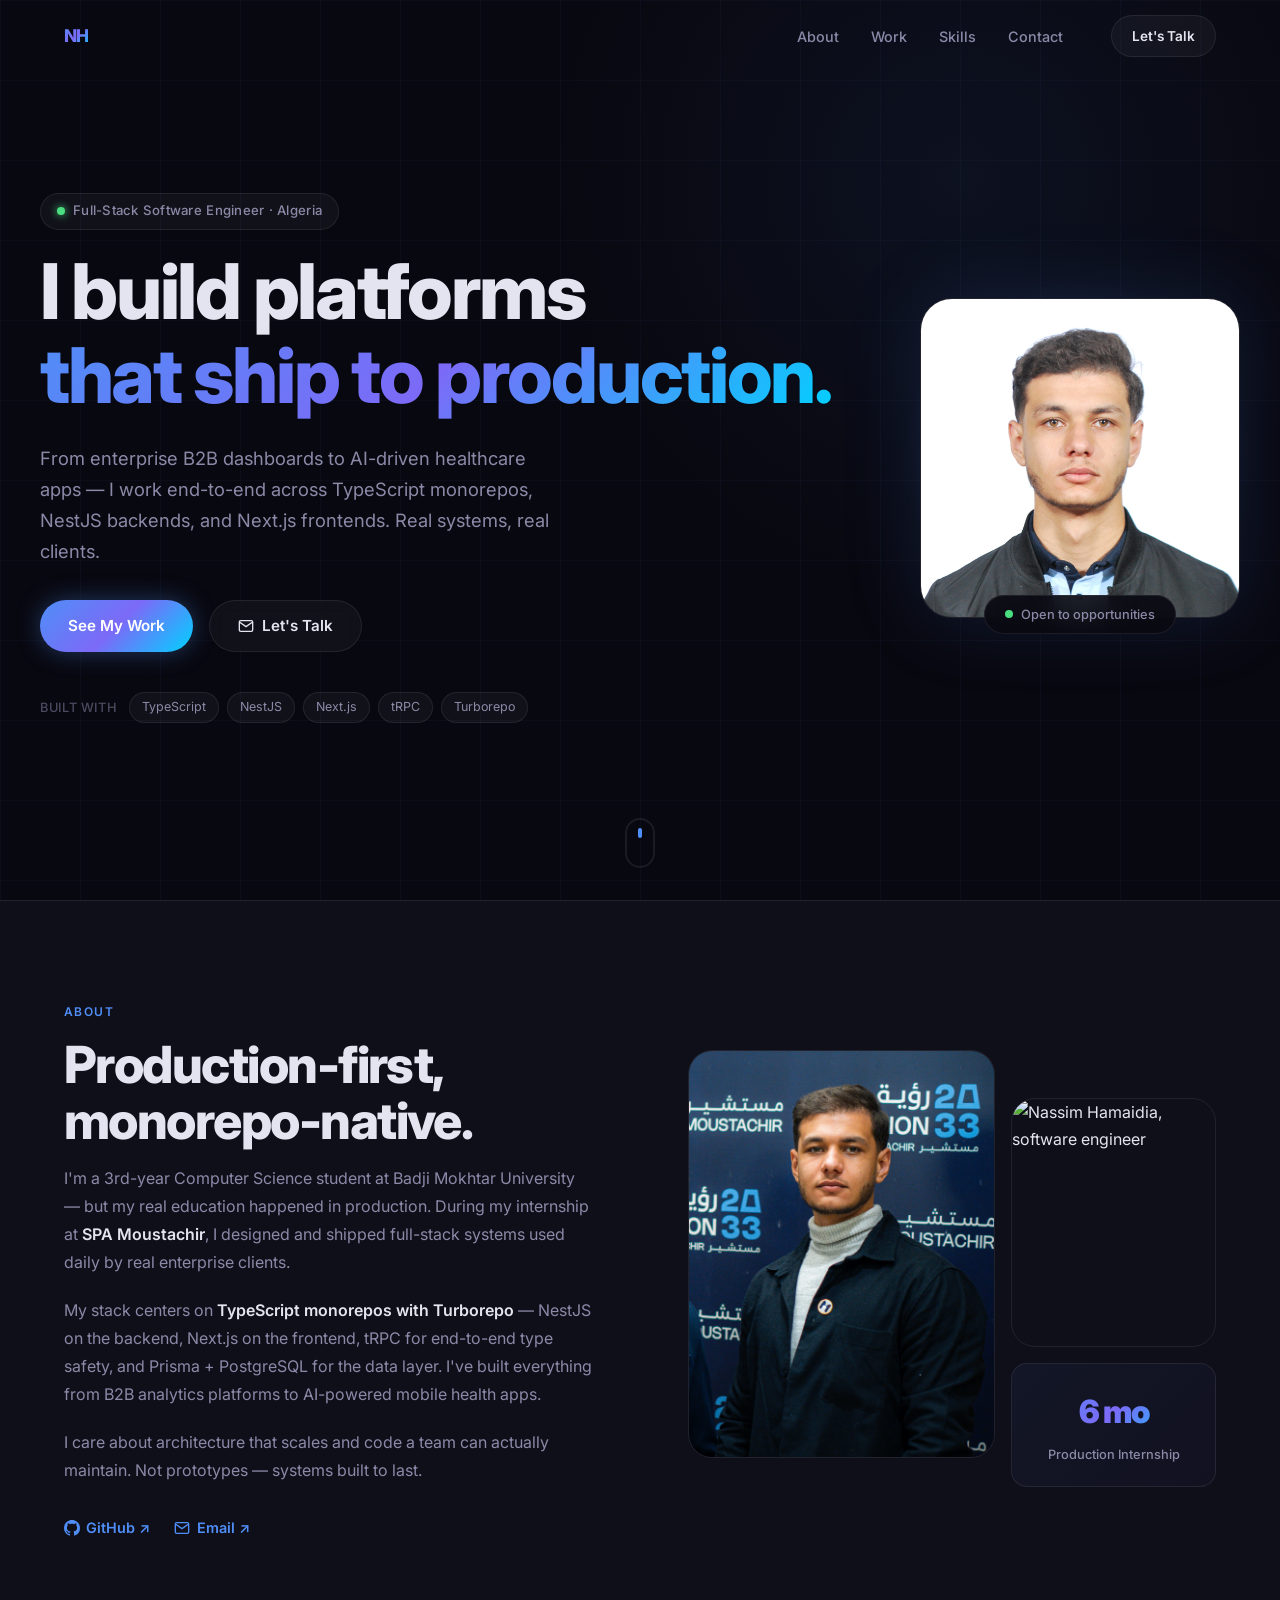
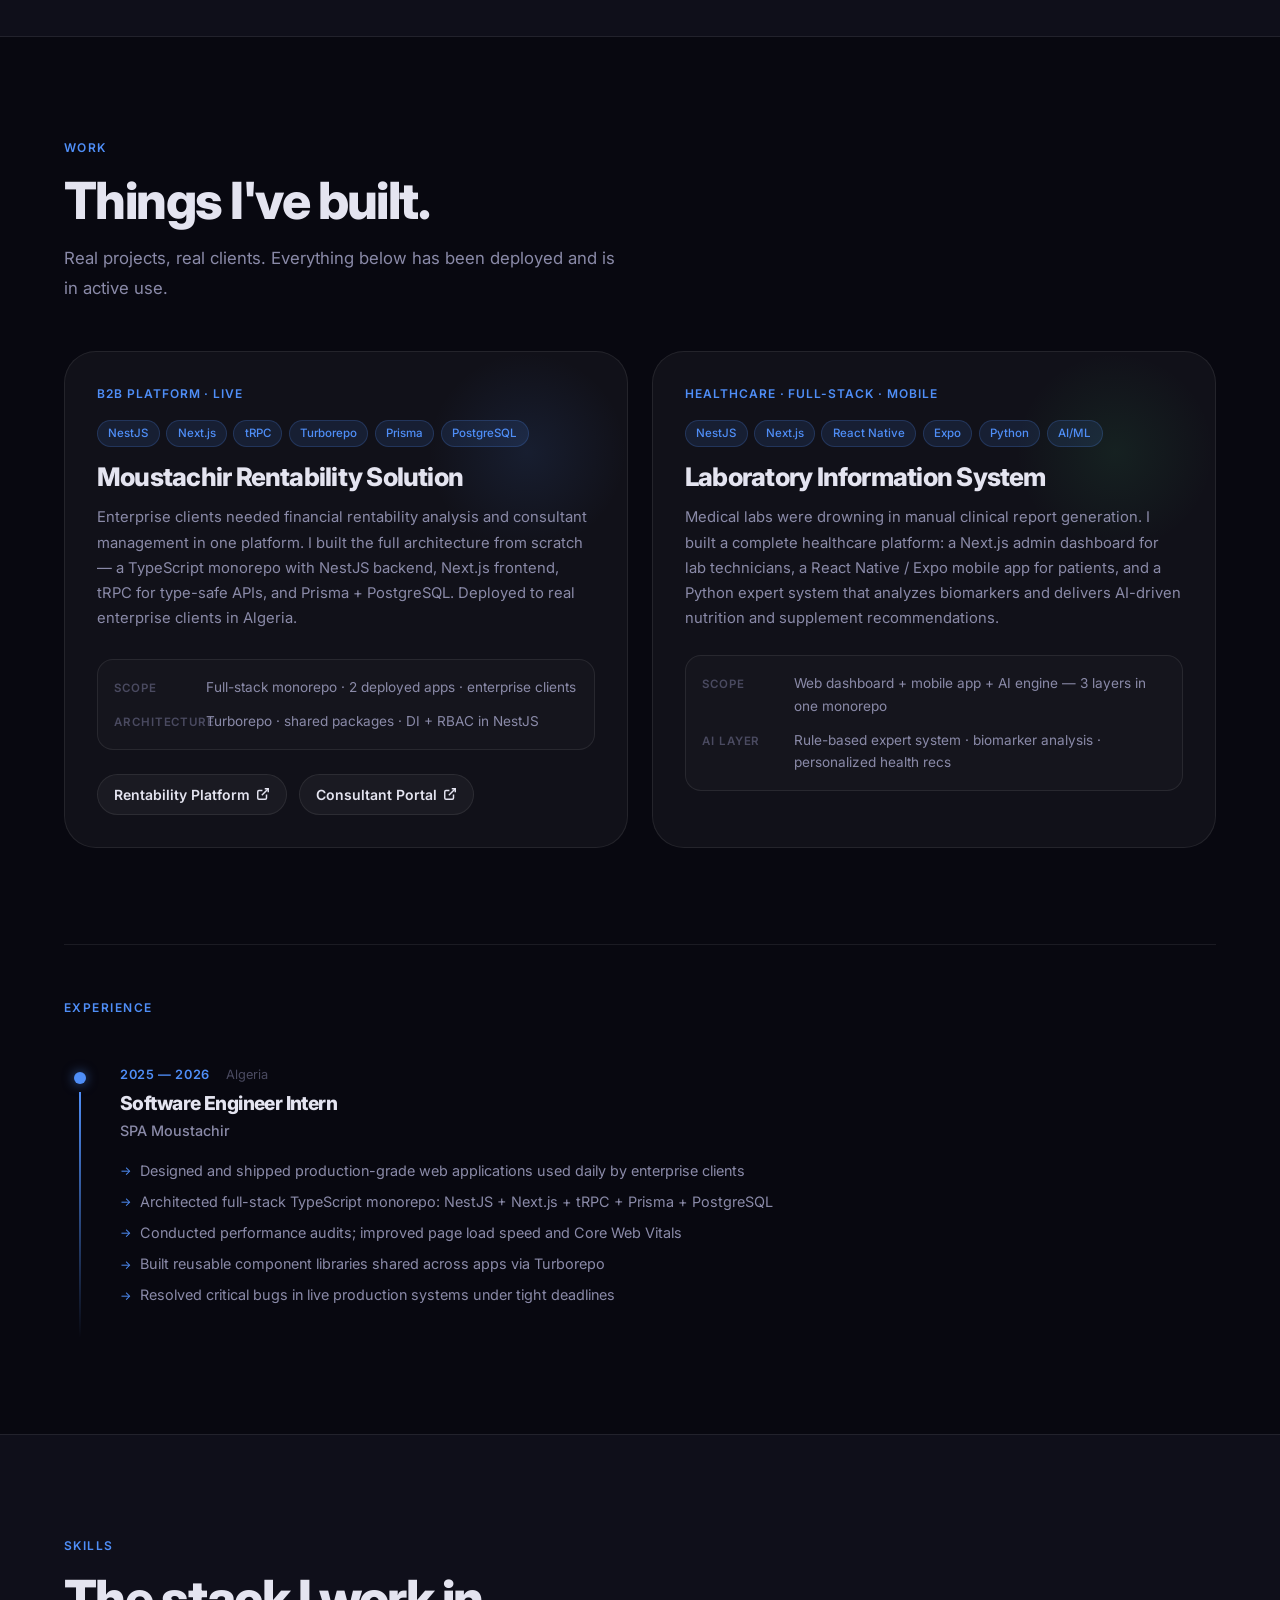
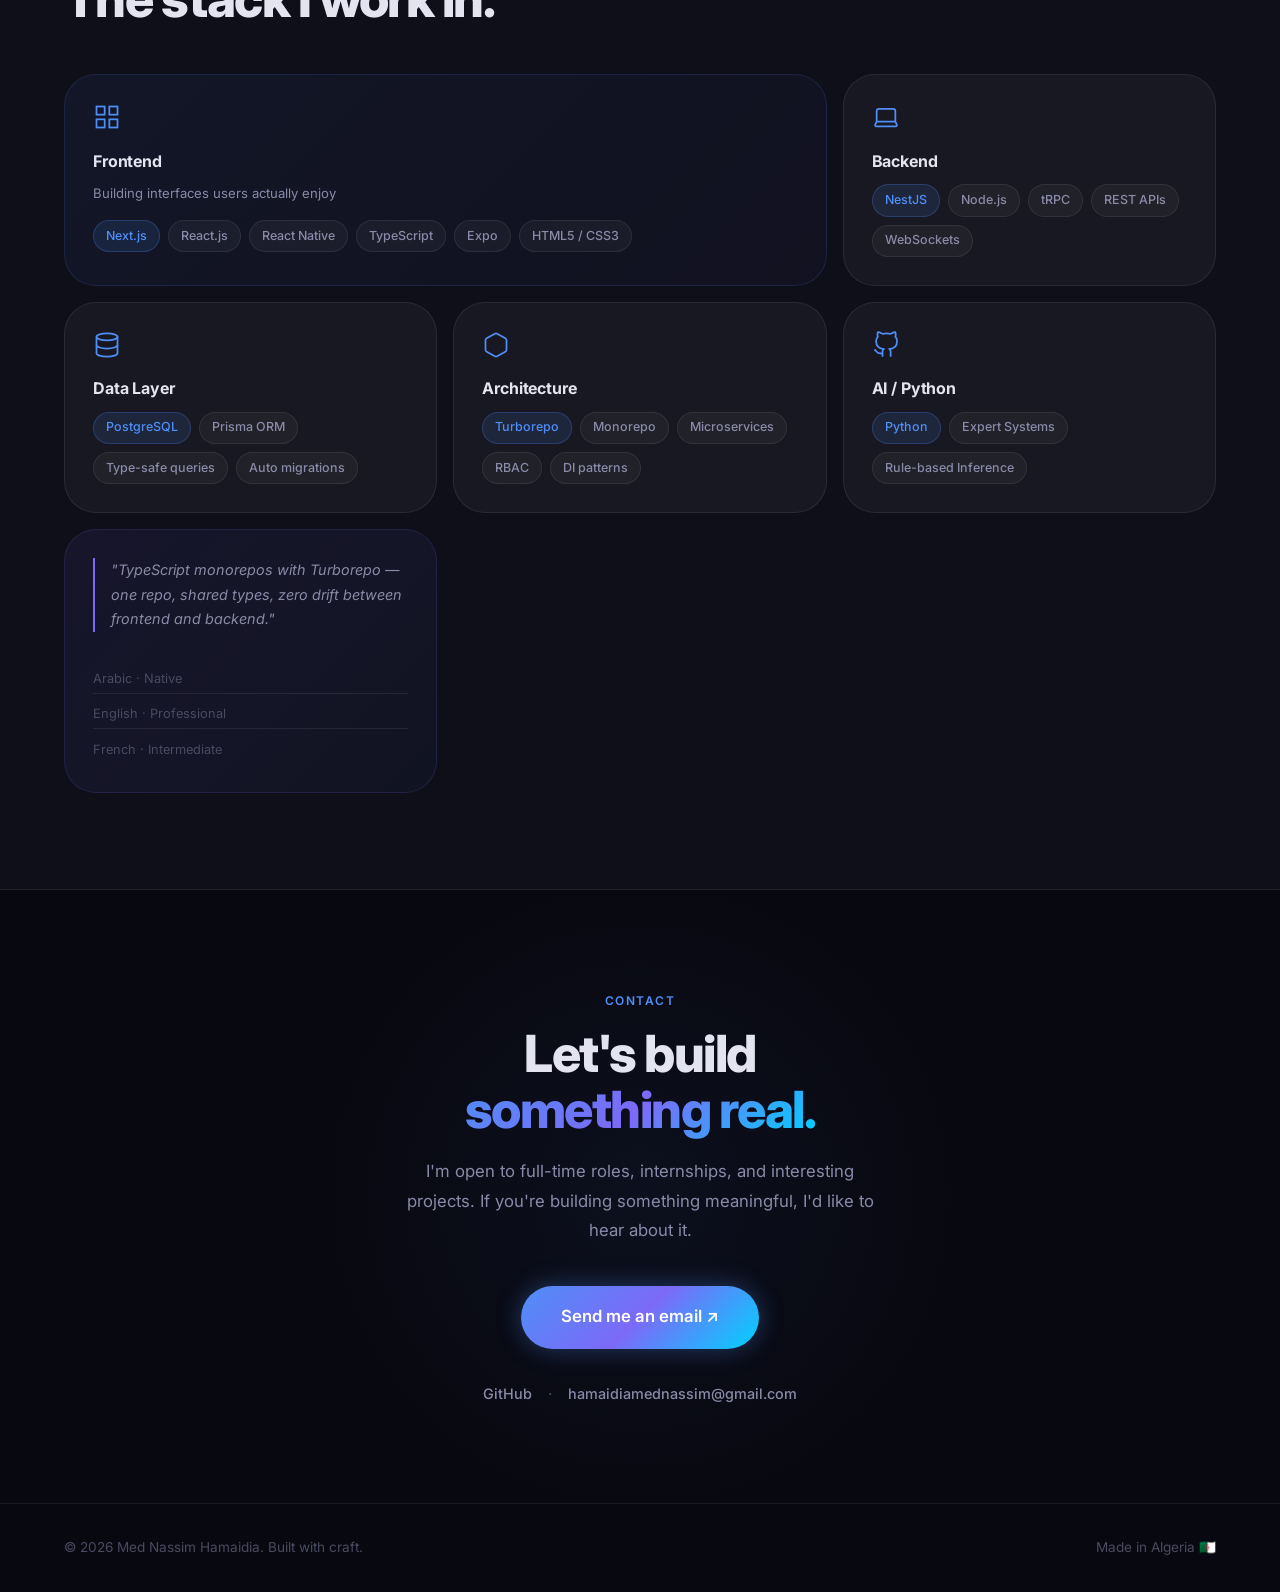
==== index.html @ bf83f322 "move files to root" ====
<!DOCTYPE html>
<html lang="en">
<head>
  <meta charset="UTF-8">
  <meta name="viewport" content="width=device-width, initial-scale=1.0">
  <title>Med Nassim Hamaidia — Full-Stack Software Engineer</title>
  <meta name="description" content="Med Nassim Hamaidia — Full-Stack Software Engineer. I build production-grade TypeScript monorepos, NestJS backends, and Next.js frontends. Based in Algeria.">

  <!-- Open Graph -->
  <meta property="og:title" content="Med Nassim Hamaidia — Full-Stack Software Engineer">
  <meta property="og:description" content="I build production-grade platforms — from enterprise B2B dashboards to AI-driven healthcare systems.">
  <meta property="og:type" content="website">
  <meta property="og:image" content="images/nassim-profile.jpg">
  <meta property="og:url" content="https://github.com/Nassim-med26">

  <!-- Twitter Card -->
  <meta name="twitter:card" content="summary_large_image">
  <meta name="twitter:title" content="Med Nassim Hamaidia — Full-Stack Software Engineer">
  <meta name="twitter:description" content="I build production-grade platforms — from enterprise B2B dashboards to AI-driven healthcare systems.">
  <meta name="twitter:image" content="images/nassim-profile.jpg">

  <!-- Schema.org Person -->
  <script type="application/ld+json">
  {
    "@context": "https://schema.org",
    "@type": "Person",
    "name": "Med Nassim Hamaidia",
    "jobTitle": "Full-Stack Software Engineer",
    "email": "hamaidiamednassim@gmail.com",
    "url": "https://github.com/Nassim-med26",
    "address": { "@type": "PostalAddress", "addressCountry": "DZ" },
    "knowsAbout": ["TypeScript", "Next.js", "NestJS", "React", "React Native", "PostgreSQL", "Turborepo", "tRPC", "Prisma"]
  }
  </script>

  <link rel="preconnect" href="https://fonts.googleapis.com">
  <link rel="preconnect" href="https://fonts.gstatic.com" crossorigin>
  <link href="https://fonts.googleapis.com/css2?family=Inter:wght@300;400;500;600;700;800;900&display=swap" rel="stylesheet">
  <link rel="stylesheet" href="styles.css">
</head>
<body>

  <!-- ─── NAV ─────────────────────────────────────────── -->
  <nav id="navbar" role="navigation" aria-label="Main navigation">
    <div class="nav-inner">
      <a href="#hero" class="nav-logo" aria-label="Nassim Hamaidia — Home">
        <span>NH</span>
      </a>
      <ul class="nav-links" role="list">
        <li><a href="#about">About</a></li>
        <li><a href="#work">Work</a></li>
        <li><a href="#skills">Skills</a></li>
        <li><a href="#contact">Contact</a></li>
      </ul>
      <a href="mailto:hamaidiamednassim@gmail.com" class="nav-cta" aria-label="Send email">
        Let's Talk
      </a>
      <button class="nav-toggle" aria-label="Toggle menu" aria-expanded="false" aria-controls="mobile-menu">
        <span class="bar"></span>
        <span class="bar"></span>
        <span class="bar"></span>
      </button>
    </div>
    <div id="mobile-menu" class="mobile-menu" aria-hidden="true">
      <ul role="list">
        <li><a href="#about">About</a></li>
        <li><a href="#work">Work</a></li>
        <li><a href="#skills">Skills</a></li>
        <li><a href="#contact">Contact</a></li>
        <li><a href="mailto:hamaidiamednassim@gmail.com" class="mobile-cta">Let's Talk</a></li>
      </ul>
    </div>
  </nav>

  <main>

    <!-- ─── HERO ──────────────────────────────────────── -->
    <section id="hero" aria-label="Introduction">
      <div class="hero-inner">

        <div class="hero-content reveal">
          <span class="eyebrow">
            <span class="status-dot" aria-hidden="true"></span>
            Full-Stack Software Engineer · Algeria
          </span>
          <h1 class="hero-title">
            I build platforms<br>
            <span class="gradient-text">that ship to production.</span>
          </h1>
          <p class="hero-desc">
            From enterprise B2B dashboards to AI-driven healthcare apps —
            I work end-to-end across TypeScript monorepos, NestJS backends,
            and Next.js frontends. Real systems, real clients.
          </p>
          <div class="hero-actions">
            <a href="#work" class="btn btn-primary">See My Work</a>
            <a href="mailto:hamaidiamednassim@gmail.com" class="btn btn-ghost">
              <svg aria-hidden="true" width="16" height="16" viewBox="0 0 24 24" fill="none" stroke="currentColor" stroke-width="2"><path d="M4 4h16c1.1 0 2 .9 2 2v12c0 1.1-.9 2-2 2H4c-1.1 0-2-.9-2-2V6c0-1.1.9-2 2-2z"/><polyline points="22,6 12,13 2,6"/></svg>
              Let's Talk
            </a>
          </div>
          <div class="hero-stack-preview">
            <span class="stack-label">Built with</span>
            <div class="stack-pills">
              <span>TypeScript</span>
              <span>NestJS</span>
              <span>Next.js</span>
              <span>tRPC</span>
              <span>Turborepo</span>
            </div>
          </div>
        </div>

        <div class="hero-visual reveal reveal-delay">
          <div class="avatar-wrapper">
            <div class="avatar-glow" aria-hidden="true"></div>
            <div class="avatar-frame">
              <img
                src="images/nassim-profile.jpg"
                alt="Med Nassim Hamaidia — Full-Stack Software Engineer"
                width="340"
                height="340"
                loading="eager"
                class="avatar-img"
              >
            </div>
            <div class="available-badge" role="status" aria-label="Currently open to work">
              <span class="badge-dot" aria-hidden="true"></span>
              Open to opportunities
            </div>
          </div>
        </div>

      </div>

      <!-- scroll indicator -->
      <a href="#about" class="scroll-hint" aria-label="Scroll down">
        <span></span>
      </a>
    </section>

    <!-- ─── ABOUT ──────────────────────────────────────── -->
    <section id="about" class="section" aria-labelledby="about-heading">
      <div class="section-inner">

        <div class="about-grid">
          <div class="about-text reveal">
            <span class="section-eyebrow">About</span>
            <h2 id="about-heading" class="section-title">
              Production-first,<br>monorepo-native.
            </h2>
            <p>
              I'm a 3rd-year Computer Science student at Badji Mokhtar University —
              but my real education happened in production. During my internship at
              <strong>SPA Moustachir</strong>, I designed and shipped full-stack systems
              used daily by real enterprise clients.
            </p>
            <p>
              My stack centers on <strong>TypeScript monorepos with Turborepo</strong> —
              NestJS on the backend, Next.js on the frontend, tRPC for end-to-end type
              safety, and Prisma + PostgreSQL for the data layer. I've built everything
              from B2B analytics platforms to AI-powered mobile health apps.
            </p>
            <p>
              I care about architecture that scales and code a team can actually maintain.
              Not prototypes — systems built to last.
            </p>
            <div class="about-links">
              <a href="https://github.com/Nassim-med26" target="_blank" rel="noopener noreferrer" class="text-link">
                <svg aria-hidden="true" width="16" height="16" viewBox="0 0 24 24" fill="currentColor"><path d="M12 0C5.37 0 0 5.37 0 12c0 5.31 3.435 9.795 8.205 11.385.6.105.825-.255.825-.57 0-.285-.015-1.23-.015-2.235-3.015.555-3.795-.735-4.035-1.41-.135-.345-.72-1.41-1.23-1.695-.42-.225-1.02-.78-.015-.795.945-.015 1.62.87 1.845 1.23 1.08 1.815 2.805 1.305 3.495.99.105-.78.42-1.305.765-1.605-2.67-.3-5.46-1.335-5.46-5.925 0-1.305.465-2.385 1.23-3.225-.12-.3-.54-1.53.12-3.18 0 0 1.005-.315 3.3 1.23.96-.27 1.98-.405 3-.405s2.04.135 3 .405c2.295-1.56 3.3-1.23 3.3-1.23.66 1.65.24 2.88.12 3.18.765.84 1.23 1.905 1.23 3.225 0 4.605-2.805 5.625-5.475 5.925.435.375.81 1.095.81 2.22 0 1.605-.015 2.895-.015 3.3 0 .315.225.69.825.57A12.02 12.02 0 0 0 24 12c0-6.63-5.37-12-12-12z"/></svg>
                GitHub ↗
              </a>
              <a href="mailto:hamaidiamednassim@gmail.com" class="text-link">
                <svg aria-hidden="true" width="16" height="16" viewBox="0 0 24 24" fill="none" stroke="currentColor" stroke-width="2"><path d="M4 4h16c1.1 0 2 .9 2 2v12c0 1.1-.9 2-2 2H4c-1.1 0-2-.9-2-2V6c0-1.1.9-2 2-2z"/><polyline points="22,6 12,13 2,6"/></svg>
                Email ↗
              </a>
            </div>
          </div>

          <div class="about-gallery reveal reveal-delay">
            <div class="gallery-main">
              <img
                src="images/nassim-event-1.jpg"
                alt="Nassim Hamaidia at Moustachir Vision 33 event"
                width="420"
                height="520"
                loading="lazy"
              >
            </div>
            <div class="gallery-secondary">
              <img
                src="images/nassim-event-2.jpg"
                alt="Nassim Hamaidia, software engineer"
                width="280"
                height="340"
                loading="lazy"
              >
              <div class="gallery-card">
                <p class="gallery-card-stat">6 mo</p>
                <p class="gallery-card-label">Production Internship</p>
              </div>
            </div>
          </div>
        </div>

      </div>
    </section>

    <!-- ─── WORK ───────────────────────────────────────── -->
    <section id="work" class="section" aria-labelledby="work-heading">
      <div class="section-inner">
        <div class="section-header reveal">
          <span class="section-eyebrow">Work</span>
          <h2 id="work-heading" class="section-title">Things I've built.</h2>
          <p class="section-desc">
            Real projects, real clients. Everything below has been deployed and is in active use.
          </p>
        </div>

        <div class="projects-grid">

          <!-- Project 1 -->
          <article class="project-card reveal" aria-labelledby="proj1-title">
            <div class="project-card-inner">
              <div class="project-meta">
                <span class="project-type">B2B Platform · Live</span>
                <div class="project-tags" aria-label="Tech stack">
                  <span>NestJS</span>
                  <span>Next.js</span>
                  <span>tRPC</span>
                  <span>Turborepo</span>
                  <span>Prisma</span>
                  <span>PostgreSQL</span>
                </div>
              </div>
              <h3 id="proj1-title" class="project-title">Moustachir Rentability Solution</h3>
              <p class="project-desc">
                Enterprise clients needed financial rentability analysis and consultant management in one platform.
                I built the full architecture from scratch — a TypeScript monorepo with NestJS backend, Next.js frontend,
                tRPC for type-safe APIs, and Prisma + PostgreSQL. Deployed to real enterprise clients in Algeria.
              </p>
              <div class="project-outcomes">
                <div class="outcome-item">
                  <span class="outcome-label">Scope</span>
                  <span class="outcome-val">Full-stack monorepo · 2 deployed apps · enterprise clients</span>
                </div>
                <div class="outcome-item">
                  <span class="outcome-label">Architecture</span>
                  <span class="outcome-val">Turborepo · shared packages · DI + RBAC in NestJS</span>
                </div>
              </div>
              <div class="project-links">
                <a href="https://rentabilite.moustachir.dz" target="_blank" rel="noopener noreferrer" class="project-link">
                  Rentability Platform
                  <svg aria-hidden="true" width="14" height="14" viewBox="0 0 24 24" fill="none" stroke="currentColor" stroke-width="2.5"><path d="M18 13v6a2 2 0 0 1-2 2H5a2 2 0 0 1-2-2V8a2 2 0 0 1 2-2h6"/><polyline points="15,3 21,3 21,9"/><line x1="10" y1="14" x2="21" y2="3"/></svg>
                </a>
                <a href="https://consultant.moustachir.dz" target="_blank" rel="noopener noreferrer" class="project-link">
                  Consultant Portal
                  <svg aria-hidden="true" width="14" height="14" viewBox="0 0 24 24" fill="none" stroke="currentColor" stroke-width="2.5"><path d="M18 13v6a2 2 0 0 1-2 2H5a2 2 0 0 1-2-2V8a2 2 0 0 1 2-2h6"/><polyline points="15,3 21,3 21,9"/><line x1="10" y1="14" x2="21" y2="3"/></svg>
                </a>
              </div>
            </div>
            <div class="project-card-accent" aria-hidden="true"></div>
          </article>

          <!-- Project 2 -->
          <article class="project-card reveal reveal-delay" aria-labelledby="proj2-title">
            <div class="project-card-inner">
              <div class="project-meta">
                <span class="project-type">Healthcare · Full-Stack · Mobile</span>
                <div class="project-tags" aria-label="Tech stack">
                  <span>NestJS</span>
                  <span>Next.js</span>
                  <span>React Native</span>
                  <span>Expo</span>
                  <span>Python</span>
                  <span>AI/ML</span>
                </div>
              </div>
              <h3 id="proj2-title" class="project-title">Laboratory Information System</h3>
              <p class="project-desc">
                Medical labs were drowning in manual clinical report generation. I built a complete
                healthcare platform: a Next.js admin dashboard for lab technicians, a React Native /
                Expo mobile app for patients, and a Python expert system that analyzes biomarkers
                and delivers AI-driven nutrition and supplement recommendations.
              </p>
              <div class="project-outcomes">
                <div class="outcome-item">
                  <span class="outcome-label">Scope</span>
                  <span class="outcome-val">Web dashboard + mobile app + AI engine — 3 layers in one monorepo</span>
                </div>
                <div class="outcome-item">
                  <span class="outcome-label">AI Layer</span>
                  <span class="outcome-val">Rule-based expert system · biomarker analysis · personalized health recs</span>
                </div>
              </div>
            </div>
            <div class="project-card-accent project-card-accent--green" aria-hidden="true"></div>
          </article>

        </div>

        <!-- Experience -->
        <div class="experience-block reveal">
          <div class="experience-header">
            <span class="section-eyebrow">Experience</span>
          </div>
          <div class="experience-item">
            <div class="experience-timeline">
              <div class="timeline-dot" aria-hidden="true"></div>
              <div class="timeline-line" aria-hidden="true"></div>
            </div>
            <div class="experience-content">
              <div class="experience-meta">
                <time class="experience-period">2025 — 2026</time>
                <span class="experience-location">Algeria</span>
              </div>
              <h3 class="experience-role">Software Engineer Intern</h3>
              <p class="experience-company">SPA Moustachir</p>
              <ul class="experience-bullets" aria-label="Key contributions">
                <li>Designed and shipped production-grade web applications used daily by enterprise clients</li>
                <li>Architected full-stack TypeScript monorepo: NestJS + Next.js + tRPC + Prisma + PostgreSQL</li>
                <li>Conducted performance audits; improved page load speed and Core Web Vitals</li>
                <li>Built reusable component libraries shared across apps via Turborepo</li>
                <li>Resolved critical bugs in live production systems under tight deadlines</li>
              </ul>
            </div>
          </div>
        </div>

      </div>
    </section>

    <!-- ─── SKILLS ────────────────────────────────────── -->
    <section id="skills" class="section" aria-labelledby="skills-heading">
      <div class="section-inner">
        <div class="section-header reveal">
          <span class="section-eyebrow">Skills</span>
          <h2 id="skills-heading" class="section-title">The stack I work in.</h2>
        </div>

        <div class="skills-bento">

          <div class="bento-card bento-card--primary reveal">
            <div class="bento-icon" aria-hidden="true">
              <svg width="28" height="28" viewBox="0 0 24 24" fill="none" stroke="currentColor" stroke-width="1.5"><rect x="3" y="3" width="7" height="7"/><rect x="14" y="3" width="7" height="7"/><rect x="14" y="14" width="7" height="7"/><rect x="3" y="14" width="7" height="7"/></svg>
            </div>
            <h3>Frontend</h3>
            <p class="bento-desc">Building interfaces users actually enjoy</p>
            <div class="skill-pills">
              <span class="pill pill--accent">Next.js</span>
              <span class="pill">React.js</span>
              <span class="pill">React Native</span>
              <span class="pill">TypeScript</span>
              <span class="pill">Expo</span>
              <span class="pill">HTML5 / CSS3</span>
            </div>
          </div>

          <div class="bento-card reveal reveal-delay">
            <div class="bento-icon" aria-hidden="true">
              <svg width="28" height="28" viewBox="0 0 24 24" fill="none" stroke="currentColor" stroke-width="1.5"><path d="M20 16V7a2 2 0 0 0-2-2H6a2 2 0 0 0-2 2v9m16 0H4m16 0l1.28 2.55A1 1 0 0 1 20.37 20H3.63a1 1 0 0 1-.91-1.45L4 16"/></svg>
            </div>
            <h3>Backend</h3>
            <div class="skill-pills">
              <span class="pill pill--accent">NestJS</span>
              <span class="pill">Node.js</span>
              <span class="pill">tRPC</span>
              <span class="pill">REST APIs</span>
              <span class="pill">WebSockets</span>
            </div>
          </div>

          <div class="bento-card reveal">
            <div class="bento-icon" aria-hidden="true">
              <svg width="28" height="28" viewBox="0 0 24 24" fill="none" stroke="currentColor" stroke-width="1.5"><ellipse cx="12" cy="5" rx="9" ry="3"/><path d="M21 12c0 1.66-4 3-9 3s-9-1.34-9-3"/><path d="M3 5v14c0 1.66 4 3 9 3s9-1.34 9-3V5"/></svg>
            </div>
            <h3>Data Layer</h3>
            <div class="skill-pills">
              <span class="pill pill--accent">PostgreSQL</span>
              <span class="pill">Prisma ORM</span>
              <span class="pill">Type-safe queries</span>
              <span class="pill">Auto migrations</span>
            </div>
          </div>

          <div class="bento-card reveal reveal-delay">
            <div class="bento-icon" aria-hidden="true">
              <svg width="28" height="28" viewBox="0 0 24 24" fill="none" stroke="currentColor" stroke-width="1.5"><path d="M21 16V8a2 2 0 0 0-1-1.73l-7-4a2 2 0 0 0-2 0l-7 4A2 2 0 0 0 3 8v8a2 2 0 0 0 1 1.73l7 4a2 2 0 0 0 2 0l7-4A2 2 0 0 0 21 16z"/></svg>
            </div>
            <h3>Architecture</h3>
            <div class="skill-pills">
              <span class="pill pill--accent">Turborepo</span>
              <span class="pill">Monorepo</span>
              <span class="pill">Microservices</span>
              <span class="pill">RBAC</span>
              <span class="pill">DI patterns</span>
            </div>
          </div>

          <div class="bento-card reveal">
            <div class="bento-icon" aria-hidden="true">
              <svg width="28" height="28" viewBox="0 0 24 24" fill="none" stroke="currentColor" stroke-width="1.5"><path d="M9 19c-5 1.5-5-2.5-7-3m14 6v-3.87a3.37 3.37 0 0 0-.94-2.61c3.14-.35 6.44-1.54 6.44-7A5.44 5.44 0 0 0 20 4.77 5.07 5.07 0 0 0 19.91 1S18.73.65 16 2.48a13.38 13.38 0 0 0-7 0C6.27.65 5.09 1 5.09 1A5.07 5.07 0 0 0 5 4.77a5.44 5.44 0 0 0-1.5 3.78c0 5.42 3.3 6.61 6.44 7A3.37 3.37 0 0 0 9 18.13V22"/></svg>
            </div>
            <h3>AI / Python</h3>
            <div class="skill-pills">
              <span class="pill pill--accent">Python</span>
              <span class="pill">Expert Systems</span>
              <span class="pill">Rule-based Inference</span>
            </div>
          </div>

          <div class="bento-card bento-card--highlight reveal reveal-delay">
            <p class="highlight-quote">
              "TypeScript monorepos with Turborepo — one repo, shared types, zero drift between frontend and backend."
            </p>
            <div class="highlight-langs">
              <span>Arabic · Native</span>
              <span>English · Professional</span>
              <span>French · Intermediate</span>
            </div>
          </div>

        </div>
      </div>
    </section>

    <!-- ─── CONTACT ─────────────────────────────────── -->
    <section id="contact" class="section section--contact" aria-labelledby="contact-heading">
      <div class="section-inner">
        <div class="contact-content reveal">
          <span class="section-eyebrow">Contact</span>
          <h2 id="contact-heading" class="section-title contact-title">
            Let's build<br>
            <span class="gradient-text">something real.</span>
          </h2>
          <p class="contact-desc">
            I'm open to full-time roles, internships, and interesting projects.
            If you're building something meaningful, I'd like to hear about it.
          </p>
          <a href="mailto:hamaidiamednassim@gmail.com" class="btn btn-primary btn--large">
            Send me an email ↗
          </a>
          <div class="contact-links">
            <a href="https://github.com/Nassim-med26" target="_blank" rel="noopener noreferrer" class="contact-link">
              GitHub
            </a>
            <span class="dot-sep" aria-hidden="true">·</span>
            <a href="mailto:hamaidiamednassim@gmail.com" class="contact-link">
              hamaidiamednassim@gmail.com
            </a>
          </div>
        </div>
      </div>
    </section>

  </main>

  <!-- ─── FOOTER ───────────────────────────────────── -->
  <footer role="contentinfo">
    <div class="footer-inner">
      <p>© <span id="year"></span> Med Nassim Hamaidia. Built with craft.</p>
      <p class="footer-flag">Made in Algeria <span aria-label="Algeria flag">🇩🇿</span></p>
    </div>
  </footer>

  <script src="script.js"></script>
</body>
</html>
---- styles.css ----
/* =========================================================
   NASSIM HAMAIDIA — PORTFOLIO
   Modern dark theme · 2026 · Vanilla CSS
   ========================================================= */

/* ─── DESIGN TOKENS ─────────────────────────────────────── */
:root {
  /* Colors */
  --bg:          #080810;
  --bg-surface:  #0f0f1a;
  --bg-card:     rgba(255, 255, 255, 0.04);
  --bg-card-hover: rgba(255, 255, 255, 0.07);
  --border:      rgba(255, 255, 255, 0.08);
  --border-hover: rgba(100, 160, 255, 0.35);

  --text:        #e4e4f0;
  --text-muted:  #8a8aa8;
  --text-faint:  #4a4a60;

  --accent:      #4f8ef7;
  --accent-alt:  #7c6af7;
  --accent-cyan: #00d2ff;
  --accent-green: #4ade80;

  /* Gradients */
  --grad-accent: linear-gradient(135deg, #4f8ef7 0%, #7c6af7 50%, #00d2ff 100%);
  --grad-card:   linear-gradient(135deg, rgba(79,142,247,0.06) 0%, rgba(124,106,247,0.03) 100%);

  /* Typography */
  --font: 'Inter', system-ui, -apple-system, sans-serif;

  /* Spacing */
  --gap-sm:   0.75rem;
  --gap-md:   1.5rem;
  --gap-lg:   3rem;
  --gap-xl:   6rem;

  /* Misc */
  --radius-sm:  0.5rem;
  --radius-md:  1rem;
  --radius-lg:  1.5rem;
  --radius-xl:  2rem;
  --radius-full: 999px;

  --shadow-card: 0 4px 32px rgba(0, 0, 0, 0.4);
  --shadow-glow: 0 0 80px rgba(79, 142, 247, 0.15);
  --transition: 0.3s cubic-bezier(0.4, 0, 0.2, 1);
}

/* ─── RESET ──────────────────────────────────────────────── */
*, *::before, *::after {
  box-sizing: border-box;
  margin: 0;
  padding: 0;
}

html {
  scroll-behavior: smooth;
  scroll-padding-top: 80px;
}

body {
  font-family: var(--font);
  background: var(--bg);
  color: var(--text);
  line-height: 1.65;
  font-size: 1rem;
  -webkit-font-smoothing: antialiased;
  overflow-x: hidden;
}

img {
  display: block;
  max-width: 100%;
  height: auto;
}

ul {
  list-style: none;
}

a {
  color: inherit;
  text-decoration: none;
}

button {
  cursor: pointer;
  border: none;
  background: none;
  font-family: inherit;
}

/* ─── TYPOGRAPHY ────────────────────────────────────────── */
h1, h2, h3 {
  font-weight: 800;
  line-height: 1.1;
  letter-spacing: -0.03em;
}

h1 { font-size: clamp(2.8rem, 6vw, 5rem); }
h2 { font-size: clamp(2rem, 4vw, 3.2rem); }
h3 { font-size: clamp(1.2rem, 2vw, 1.5rem); }

p {
  color: var(--text-muted);
  line-height: 1.75;
}

strong { color: var(--text); font-weight: 600; }

.gradient-text {
  background: var(--grad-accent);
  -webkit-background-clip: text;
  -webkit-text-fill-color: transparent;
  background-clip: text;
}

/* ─── LAYOUT HELPERS ────────────────────────────────────── */
.section {
  padding: var(--gap-xl) 0;
}

.section-inner {
  max-width: 1200px;
  margin: 0 auto;
  padding: 0 var(--gap-md);
}

.section-header {
  margin-bottom: var(--gap-lg);
}

.section-eyebrow {
  display: inline-block;
  font-size: 0.75rem;
  font-weight: 600;
  letter-spacing: 0.12em;
  text-transform: uppercase;
  color: var(--accent);
  margin-bottom: 0.875rem;
}

.section-title {
  margin-bottom: 1rem;
}

.section-desc {
  max-width: 560px;
  font-size: 1.05rem;
}

/* ─── BUTTONS ───────────────────────────────────────────── */
.btn {
  display: inline-flex;
  align-items: center;
  gap: 0.5rem;
  padding: 0.8rem 1.75rem;
  border-radius: var(--radius-full);
  font-size: 0.95rem;
  font-weight: 600;
  transition: var(--transition);
  white-space: nowrap;
}

.btn-primary {
  background: var(--grad-accent);
  color: #fff;
  box-shadow: 0 0 24px rgba(79, 142, 247, 0.35);
}

.btn-primary:hover {
  transform: translateY(-2px);
  box-shadow: 0 0 40px rgba(79, 142, 247, 0.5);
}

.btn-ghost {
  background: var(--bg-card);
  color: var(--text);
  border: 1px solid var(--border);
  backdrop-filter: blur(8px);
}

.btn-ghost:hover {
  border-color: var(--border-hover);
  background: var(--bg-card-hover);
  transform: translateY(-2px);
}

.btn--large {
  padding: 1.1rem 2.5rem;
  font-size: 1.05rem;
}

/* ─── NAV ─────────────────────────────────────────────── */
#navbar {
  position: fixed;
  top: 0;
  left: 0;
  right: 0;
  z-index: 1000;
  padding: 0;
  transition: var(--transition);
}

#navbar.scrolled {
  background: rgba(8, 8, 16, 0.85);
  backdrop-filter: blur(20px);
  -webkit-backdrop-filter: blur(20px);
  border-bottom: 1px solid var(--border);
}

.nav-inner {
  max-width: 1200px;
  margin: 0 auto;
  padding: 0 var(--gap-md);
  height: 72px;
  display: flex;
  align-items: center;
  gap: var(--gap-md);
}

.nav-logo {
  font-size: 1.1rem;
  font-weight: 800;
  letter-spacing: -0.05em;
  color: var(--text);
  background: var(--grad-accent);
  -webkit-background-clip: text;
  -webkit-text-fill-color: transparent;
  background-clip: text;
  flex-shrink: 0;
}

.nav-links {
  display: flex;
  gap: 2rem;
  margin-left: auto;
}

.nav-links a {
  font-size: 0.9rem;
  font-weight: 500;
  color: var(--text-muted);
  transition: color var(--transition);
  position: relative;
}

.nav-links a::after {
  content: '';
  position: absolute;
  bottom: -4px;
  left: 0;
  width: 0;
  height: 2px;
  background: var(--accent);
  transition: width var(--transition);
}

.nav-links a:hover,
.nav-links a.active {
  color: var(--text);
}

.nav-links a:hover::after,
.nav-links a.active::after {
  width: 100%;
}

.nav-cta {
  margin-left: var(--gap-md);
  padding: 0.55rem 1.25rem;
  border-radius: var(--radius-full);
  background: var(--bg-card);
  border: 1px solid var(--border);
  font-size: 0.85rem;
  font-weight: 600;
  color: var(--text);
  transition: var(--transition);
  flex-shrink: 0;
}

.nav-cta:hover {
  border-color: var(--accent);
  color: var(--accent);
}

.nav-toggle {
  display: none;
  flex-direction: column;
  gap: 5px;
  padding: 0.5rem;
  margin-left: auto;
}

.bar {
  display: block;
  width: 24px;
  height: 2px;
  background: var(--text);
  border-radius: 2px;
  transition: var(--transition);
}

.nav-toggle[aria-expanded="true"] .bar:nth-child(1) {
  transform: translateY(7px) rotate(45deg);
}
.nav-toggle[aria-expanded="true"] .bar:nth-child(2) {
  opacity: 0;
  transform: scaleX(0);
}
.nav-toggle[aria-expanded="true"] .bar:nth-child(3) {
  transform: translateY(-7px) rotate(-45deg);
}

/* Mobile menu */
.mobile-menu {
  display: none;
  background: rgba(8, 8, 16, 0.97);
  backdrop-filter: blur(20px);
  border-top: 1px solid var(--border);
  padding: 1.5rem var(--gap-md);
}

.mobile-menu.open {
  display: block;
}

.mobile-menu ul {
  display: flex;
  flex-direction: column;
  gap: 0.25rem;
}

.mobile-menu a {
  display: block;
  padding: 0.75rem 0;
  font-size: 1.1rem;
  font-weight: 500;
  color: var(--text-muted);
  border-bottom: 1px solid var(--border);
  transition: color var(--transition);
}

.mobile-menu a:hover {
  color: var(--text);
}

.mobile-menu .mobile-cta {
  color: var(--accent);
  border: none;
  margin-top: 0.5rem;
}

/* ─── HERO ────────────────────────────────────────────── */
#hero {
  min-height: 100svh;
  display: flex;
  flex-direction: column;
  justify-content: center;
  padding: 80px var(--gap-md) 4rem;
  position: relative;
  overflow: hidden;
}

/* subtle grid bg */
#hero::before {
  content: '';
  position: absolute;
  inset: 0;
  background-image:
    linear-gradient(rgba(79, 142, 247, 0.04) 1px, transparent 1px),
    linear-gradient(90deg, rgba(79, 142, 247, 0.04) 1px, transparent 1px);
  background-size: 80px 80px;
  pointer-events: none;
}

/* radial glow */
#hero::after {
  content: '';
  position: absolute;
  top: -30%;
  right: -10%;
  width: 70vw;
  height: 70vw;
  background: radial-gradient(ellipse at center, rgba(79,142,247,0.07) 0%, transparent 65%);
  pointer-events: none;
}

.hero-inner {
  max-width: 1200px;
  margin: 0 auto;
  width: 100%;
  display: grid;
  grid-template-columns: 1fr auto;
  gap: var(--gap-lg);
  align-items: center;
  position: relative;
  z-index: 1;
}

.eyebrow {
  display: inline-flex;
  align-items: center;
  gap: 0.5rem;
  font-size: 0.825rem;
  font-weight: 500;
  color: var(--text-muted);
  letter-spacing: 0.02em;
  margin-bottom: 1.25rem;
  background: var(--bg-card);
  padding: 0.4rem 1rem;
  border-radius: var(--radius-full);
  border: 1px solid var(--border);
}

.status-dot {
  width: 8px;
  height: 8px;
  border-radius: 50%;
  background: var(--accent-green);
  box-shadow: 0 0 8px var(--accent-green);
  animation: pulse 2s infinite;
}

@keyframes pulse {
  0%, 100% { opacity: 1; box-shadow: 0 0 8px var(--accent-green); }
  50% { opacity: 0.7; box-shadow: 0 0 16px var(--accent-green); }
}

.hero-title {
  margin-bottom: 1.5rem;
}

.hero-desc {
  font-size: 1.15rem;
  max-width: 520px;
  margin-bottom: 2rem;
  line-height: 1.7;
}

.hero-actions {
  display: flex;
  gap: 1rem;
  flex-wrap: wrap;
  margin-bottom: 2.5rem;
}

.hero-stack-preview {
  display: flex;
  align-items: center;
  gap: 0.75rem;
  flex-wrap: wrap;
}

.stack-label {
  font-size: 0.8rem;
  color: var(--text-faint);
  font-weight: 500;
  letter-spacing: 0.05em;
  text-transform: uppercase;
}

.stack-pills {
  display: flex;
  gap: 0.5rem;
  flex-wrap: wrap;
}

.stack-pills span {
  font-size: 0.78rem;
  color: var(--text-muted);
  background: var(--bg-card);
  border: 1px solid var(--border);
  border-radius: var(--radius-full);
  padding: 0.25rem 0.75rem;
}

/* Avatar */
.avatar-wrapper {
  position: relative;
  flex-shrink: 0;
}

.avatar-glow {
  position: absolute;
  inset: -20px;
  background: radial-gradient(ellipse, rgba(79,142,247,0.2) 0%, transparent 70%);
  border-radius: 50%;
  pointer-events: none;
  animation: avatarGlow 4s ease-in-out infinite alternate;
}

@keyframes avatarGlow {
  from { opacity: 0.5; transform: scale(0.95); }
  to   { opacity: 1;   transform: scale(1.05); }
}

.avatar-frame {
  width: 320px;
  height: 320px;
  border-radius: var(--radius-xl);
  overflow: hidden;
  border: 1px solid var(--border);
  background: var(--bg-surface);
  position: relative;
  box-shadow: var(--shadow-glow);
}

.avatar-img {
  width: 100%;
  height: 100%;
  object-fit: cover;
  object-position: center top;
  transition: transform 0.6s var(--transition);
}

.avatar-frame:hover .avatar-img {
  transform: scale(1.04);
}

.available-badge {
  position: absolute;
  bottom: -1rem;
  left: 50%;
  transform: translateX(-50%);
  background: rgba(8, 8, 16, 0.9);
  border: 1px solid var(--border);
  backdrop-filter: blur(12px);
  border-radius: var(--radius-full);
  padding: 0.5rem 1.25rem;
  font-size: 0.8rem;
  font-weight: 500;
  color: var(--text-muted);
  display: flex;
  align-items: center;
  gap: 0.5rem;
  white-space: nowrap;
}

.badge-dot {
  width: 8px;
  height: 8px;
  border-radius: 50%;
  background: var(--accent-green);
  animation: pulse 2s infinite;
  flex-shrink: 0;
}

/* Scroll hint */
.scroll-hint {
  position: absolute;
  bottom: 2rem;
  left: 50%;
  transform: translateX(-50%);
  width: 30px;
  height: 50px;
  border: 2px solid var(--border);
  border-radius: 15px;
  display: flex;
  justify-content: center;
  padding-top: 8px;
  z-index: 1;
}

.scroll-hint span {
  width: 4px;
  height: 10px;
  background: var(--accent);
  border-radius: 2px;
  animation: scrollDot 2s ease-in-out infinite;
}

@keyframes scrollDot {
  0%   { opacity: 1; transform: translateY(0); }
  100% { opacity: 0; transform: translateY(18px); }
}

/* ─── ABOUT ───────────────────────────────────────────── */
#about {
  background: var(--bg-surface);
  border-top: 1px solid var(--border);
  border-bottom: 1px solid var(--border);
}

.about-grid {
  display: grid;
  grid-template-columns: 1fr 1fr;
  gap: var(--gap-xl);
  align-items: center;
}

.about-text p {
  margin-bottom: 1.25rem;
}

.about-links {
  display: flex;
  gap: 1.5rem;
  margin-top: 2rem;
}

.text-link {
  display: inline-flex;
  align-items: center;
  gap: 0.4rem;
  font-size: 0.9rem;
  font-weight: 600;
  color: var(--accent);
  transition: gap var(--transition), opacity var(--transition);
}

.text-link:hover {
  gap: 0.6rem;
  opacity: 0.85;
}

/* Gallery */
.about-gallery {
  display: grid;
  grid-template-columns: 1.5fr 1fr;
  gap: 1rem;
  align-items: start;
}

.gallery-main img,
.gallery-secondary img {
  border-radius: var(--radius-lg);
  border: 1px solid var(--border);
  width: 100%;
  height: auto;
  object-fit: cover;
  transition: transform 0.5s var(--transition), box-shadow 0.5s var(--transition);
}

.gallery-main img:hover,
.gallery-secondary img:hover {
  transform: scale(1.02);
  box-shadow: 0 16px 48px rgba(0, 0, 0, 0.5);
}

.gallery-secondary {
  display: flex;
  flex-direction: column;
  gap: 1rem;
  margin-top: 3rem;
}

.gallery-card {
  background: var(--grad-card);
  border: 1px solid var(--border);
  border-radius: var(--radius-md);
  padding: 1.25rem;
  text-align: center;
}

.gallery-card-stat {
  font-size: 2rem;
  font-weight: 900;
  letter-spacing: -0.05em;
  background: var(--grad-accent);
  -webkit-background-clip: text;
  -webkit-text-fill-color: transparent;
  background-clip: text;
  margin-bottom: 0.25rem;
}

.gallery-card-label {
  font-size: 0.8rem;
  color: var(--text-muted);
  font-weight: 500;
}

/* ─── WORK ────────────────────────────────────────────── */
.projects-grid {
  display: grid;
  grid-template-columns: 1fr 1fr;
  gap: 1.5rem;
  margin-bottom: var(--gap-xl);
}

.project-card {
  position: relative;
  border-radius: var(--radius-xl);
  border: 1px solid var(--border);
  background: var(--bg-card);
  overflow: hidden;
  transition: border-color var(--transition), transform var(--transition), box-shadow var(--transition);
  display: flex;
  flex-direction: column;
}

.project-card:hover {
  border-color: var(--border-hover);
  transform: translateY(-4px);
  box-shadow: var(--shadow-card);
}

.project-card-inner {
  padding: 2rem;
  flex: 1;
  display: flex;
  flex-direction: column;
  position: relative;
  z-index: 1;
}

.project-card-accent {
  position: absolute;
  top: 0;
  right: 0;
  width: 200px;
  height: 200px;
  background: radial-gradient(circle, rgba(79,142,247,0.1) 0%, transparent 70%);
  pointer-events: none;
  transition: opacity var(--transition);
}

.project-card-accent--green {
  background: radial-gradient(circle, rgba(74,222,128,0.08) 0%, transparent 70%);
}

.project-card:hover .project-card-accent {
  opacity: 1.5;
}

.project-meta {
  display: flex;
  align-items: flex-start;
  justify-content: space-between;
  gap: 1rem;
  margin-bottom: 1rem;
  flex-wrap: wrap;
}

.project-type {
  font-size: 0.75rem;
  font-weight: 600;
  letter-spacing: 0.08em;
  text-transform: uppercase;
  color: var(--accent);
}

.project-tags {
  display: flex;
  gap: 0.4rem;
  flex-wrap: wrap;
}

.project-tags span {
  font-size: 0.72rem;
  background: rgba(79, 142, 247, 0.12);
  color: var(--accent);
  border: 1px solid rgba(79, 142, 247, 0.2);
  border-radius: var(--radius-full);
  padding: 0.2rem 0.65rem;
  font-weight: 500;
}

.project-title {
  font-size: clamp(1.2rem, 2vw, 1.6rem);
  margin-bottom: 0.875rem;
  color: var(--text);
}

.project-desc {
  font-size: 0.925rem;
  line-height: 1.7;
  margin-bottom: 1.5rem;
  flex: 1;
}

.project-outcomes {
  display: flex;
  flex-direction: column;
  gap: 0.75rem;
  margin-bottom: 1.5rem;
  padding: 1rem;
  background: rgba(255,255,255,0.02);
  border-radius: var(--radius-md);
  border: 1px solid var(--border);
}

.outcome-item {
  display: grid;
  grid-template-columns: 5rem 1fr;
  gap: 0.75rem;
  align-items: baseline;
}

.outcome-label {
  font-size: 0.72rem;
  font-weight: 600;
  letter-spacing: 0.08em;
  text-transform: uppercase;
  color: var(--text-faint);
}

.outcome-val {
  font-size: 0.85rem;
  color: var(--text-muted);
}

.project-links {
  display: flex;
  gap: 0.75rem;
  flex-wrap: wrap;
  margin-top: auto;
}

.project-link {
  display: inline-flex;
  align-items: center;
  gap: 0.375rem;
  font-size: 0.875rem;
  font-weight: 600;
  color: var(--text);
  background: var(--bg-card);
  border: 1px solid var(--border);
  border-radius: var(--radius-full);
  padding: 0.5rem 1rem;
  transition: var(--transition);
}

.project-link:hover {
  border-color: var(--accent);
  color: var(--accent);
  transform: translateY(-1px);
}

/* Experience */
.experience-block {
  padding-top: var(--gap-lg);
  border-top: 1px solid var(--border);
}

.experience-header {
  margin-bottom: 2rem;
}

.experience-item {
  display: grid;
  grid-template-columns: 2rem 1fr;
  gap: 1.5rem;
}

.experience-timeline {
  display: flex;
  flex-direction: column;
  align-items: center;
  padding-top: 0.5rem;
}

.timeline-dot {
  width: 12px;
  height: 12px;
  border-radius: 50%;
  background: var(--accent);
  box-shadow: 0 0 12px rgba(79, 142, 247, 0.6);
  flex-shrink: 0;
}

.timeline-line {
  width: 2px;
  flex: 1;
  background: linear-gradient(to bottom, var(--accent), transparent);
  margin-top: 0.5rem;
}

.experience-content {
  padding-bottom: 2rem;
}

.experience-meta {
  display: flex;
  gap: 1rem;
  align-items: center;
  margin-bottom: 0.5rem;
}

.experience-period {
  font-size: 0.8rem;
  font-weight: 600;
  letter-spacing: 0.05em;
  color: var(--accent);
}

.experience-location {
  font-size: 0.8rem;
  color: var(--text-faint);
}

.experience-role {
  font-size: 1.2rem;
  margin-bottom: 0.25rem;
}

.experience-company {
  font-size: 0.9rem;
  color: var(--text-muted);
  font-weight: 500;
  margin-bottom: 1rem;
}

.experience-bullets {
  display: flex;
  flex-direction: column;
  gap: 0.5rem;
}

.experience-bullets li {
  position: relative;
  padding-left: 1.25rem;
  font-size: 0.9rem;
  color: var(--text-muted);
  line-height: 1.6;
}

.experience-bullets li::before {
  content: '→';
  position: absolute;
  left: 0;
  color: var(--accent);
  font-size: 0.75rem;
  top: 0.15rem;
}

/* ─── SKILLS ─────────────────────────────────────────── */
#skills {
  background: var(--bg-surface);
  border-top: 1px solid var(--border);
  border-bottom: 1px solid var(--border);
}

.skills-bento {
  display: grid;
  grid-template-columns: repeat(3, 1fr);
  gap: 1rem;
}

.bento-card {
  background: var(--bg-card);
  border: 1px solid var(--border);
  border-radius: var(--radius-xl);
  padding: 1.75rem;
  transition: border-color var(--transition), background var(--transition), transform var(--transition);
}

.bento-card:hover {
  border-color: var(--border-hover);
  background: var(--bg-card-hover);
  transform: translateY(-2px);
}

.bento-card--primary {
  grid-column: span 2;
  background: var(--grad-card);
  border-color: rgba(79, 142, 247, 0.15);
}

.bento-card--highlight {
  background: linear-gradient(135deg, rgba(124,106,247,0.08) 0%, rgba(79,142,247,0.04) 100%);
  border-color: rgba(124, 106, 247, 0.15);
  display: flex;
  flex-direction: column;
  justify-content: space-between;
  gap: 2rem;
}

.bento-icon {
  color: var(--accent);
  margin-bottom: 0.875rem;
}

.bento-card h3 {
  font-size: 1rem;
  font-weight: 700;
  margin-bottom: 0.875rem;
  letter-spacing: -0.01em;
}

.bento-desc {
  font-size: 0.82rem;
  color: var(--text-muted);
  margin-bottom: 1rem;
  line-height: 1.5;
}

.skill-pills {
  display: flex;
  flex-wrap: wrap;
  gap: 0.5rem;
}

.pill {
  font-size: 0.78rem;
  font-weight: 500;
  color: var(--text-muted);
  background: rgba(255,255,255,0.04);
  border: 1px solid var(--border);
  border-radius: var(--radius-full);
  padding: 0.3rem 0.75rem;
  transition: var(--transition);
}

.pill--accent {
  background: rgba(79, 142, 247, 0.12);
  color: var(--accent);
  border-color: rgba(79, 142, 247, 0.25);
}

.highlight-quote {
  font-size: 0.9rem;
  line-height: 1.7;
  color: var(--text-muted);
  font-style: italic;
  border-left: 2px solid var(--accent-alt);
  padding-left: 1rem;
}

.highlight-langs {
  display: flex;
  flex-direction: column;
  gap: 0.35rem;
}

.highlight-langs span {
  font-size: 0.8rem;
  color: var(--text-faint);
  padding: 0.25rem 0;
  border-bottom: 1px solid var(--border);
}

.highlight-langs span:last-child {
  border-bottom: none;
}

/* ─── CONTACT ────────────────────────────────────────── */
.section--contact {
  text-align: center;
  position: relative;
  overflow: hidden;
}

.section--contact::before {
  content: '';
  position: absolute;
  top: 50%;
  left: 50%;
  transform: translate(-50%, -50%);
  width: 60vw;
  height: 60vw;
  background: radial-gradient(ellipse, rgba(79,142,247,0.06) 0%, transparent 60%);
  pointer-events: none;
}

.contact-content {
  max-width: 640px;
  margin: 0 auto;
  position: relative;
  z-index: 1;
}

.contact-title {
  margin-bottom: 1.25rem;
}

.contact-desc {
  font-size: 1.05rem;
  margin-bottom: 2.5rem;
  max-width: 480px;
  margin-left: auto;
  margin-right: auto;
}

.contact-links {
  display: flex;
  justify-content: center;
  align-items: center;
  gap: 1rem;
  margin-top: 2rem;
}

.contact-link {
  font-size: 0.9rem;
  font-weight: 500;
  color: var(--text-muted);
  transition: color var(--transition);
}

.contact-link:hover {
  color: var(--accent);
}

.dot-sep {
  color: var(--text-faint);
}

/* ─── FOOTER ─────────────────────────────────────────── */
footer {
  border-top: 1px solid var(--border);
  padding: 2rem 0;
}

.footer-inner {
  max-width: 1200px;
  margin: 0 auto;
  padding: 0 var(--gap-md);
  display: flex;
  justify-content: space-between;
  align-items: center;
  gap: 1rem;
}

.footer-inner p {
  font-size: 0.85rem;
  color: var(--text-faint);
}

/* ─── ANIMATIONS ─────────────────────────────────────── */
.reveal {
  opacity: 0;
  transform: translateY(32px);
  transition: opacity 0.7s cubic-bezier(0.4, 0, 0.2, 1),
              transform 0.7s cubic-bezier(0.4, 0, 0.2, 1);
}

.reveal.visible {
  opacity: 1;
  transform: translateY(0);
}

.reveal-delay {
  transition-delay: 0.18s;
}

/* ─── RESPONSIVE ─────────────────────────────────────── */

/* Tablet */
@media (max-width: 1024px) {
  .hero-inner {
    grid-template-columns: 1fr;
    gap: var(--gap-lg);
  }

  .hero-visual {
    order: -1;
    display: flex;
    justify-content: center;
  }

  .avatar-frame {
    width: 260px;
    height: 260px;
  }

  .about-grid {
    grid-template-columns: 1fr;
    gap: var(--gap-lg);
  }

  .projects-grid {
    grid-template-columns: 1fr;
  }

  .skills-bento {
    grid-template-columns: repeat(2, 1fr);
  }

  .bento-card--primary {
    grid-column: span 2;
  }

  .bento-card--highlight {
    grid-column: span 2;
  }
}

/* Mobile */
@media (max-width: 768px) {
  :root {
    --gap-xl: 4rem;
    --gap-lg: 2rem;
  }

  .nav-links,
  .nav-cta {
    display: none;
  }

  .nav-toggle {
    display: flex;
  }

  #hero {
    padding-top: 80px;
    text-align: center;
  }

  .eyebrow {
    justify-content: center;
  }

  .hero-desc {
    margin-left: auto;
    margin-right: auto;
  }

  .hero-actions {
    justify-content: center;
  }

  .hero-stack-preview {
    justify-content: center;
  }

  .about-gallery {
    grid-template-columns: 1fr;
  }

  .gallery-secondary {
    flex-direction: row;
    margin-top: 0;
  }

  .gallery-secondary img {
    flex: 1;
  }

  .skills-bento {
    grid-template-columns: 1fr;
  }

  .bento-card--primary,
  .bento-card--highlight {
    grid-column: span 1;
  }

  .experience-item {
    grid-template-columns: 1fr;
  }

  .experience-timeline {
    display: none;
  }

  .outcome-item {
    grid-template-columns: 1fr;
    gap: 0.25rem;
  }

  .footer-inner {
    flex-direction: column;
    text-align: center;
    gap: 0.5rem;
  }
}

@media (max-width: 480px) {
  h1 { font-size: 2.4rem; }
  h2 { font-size: 1.9rem; }

  .btn--large {
    padding: 0.95rem 1.75rem;
    font-size: 0.95rem;
  }

  .project-meta {
    flex-direction: column;
  }
}

/* ─── FOCUS VISIBLE ──────────────────────────────────── */
:focus-visible {
  outline: 2px solid var(--accent);
  outline-offset: 3px;
  border-radius: 4px;
}

/* ─── REDUCED MOTION ─────────────────────────────────── */
@media (prefers-reduced-motion: reduce) {
  *, *::before, *::after {
    animation-duration: 0.01ms !important;
    transition-duration: 0.01ms !important;
  }

  .reveal {
    opacity: 1;
    transform: none;
  }

  .scroll-hint {
    display: none;
  }
}
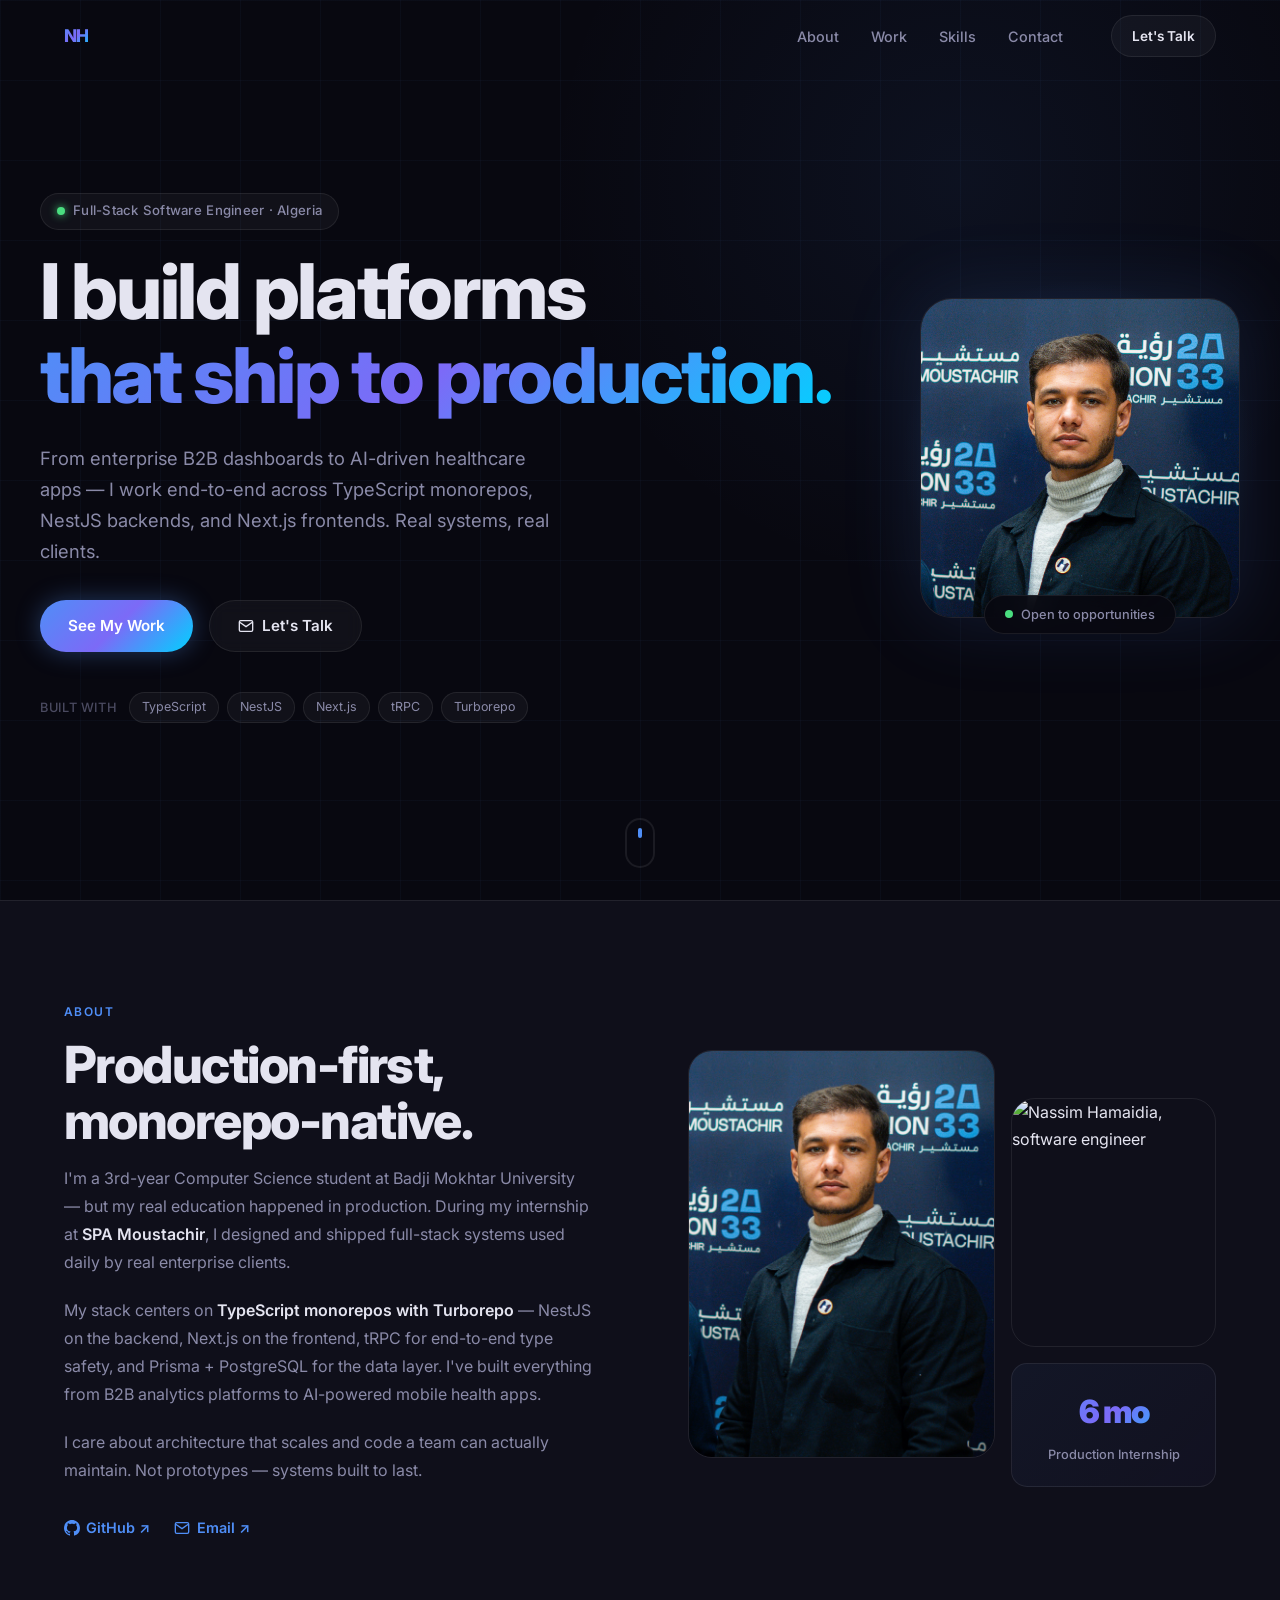
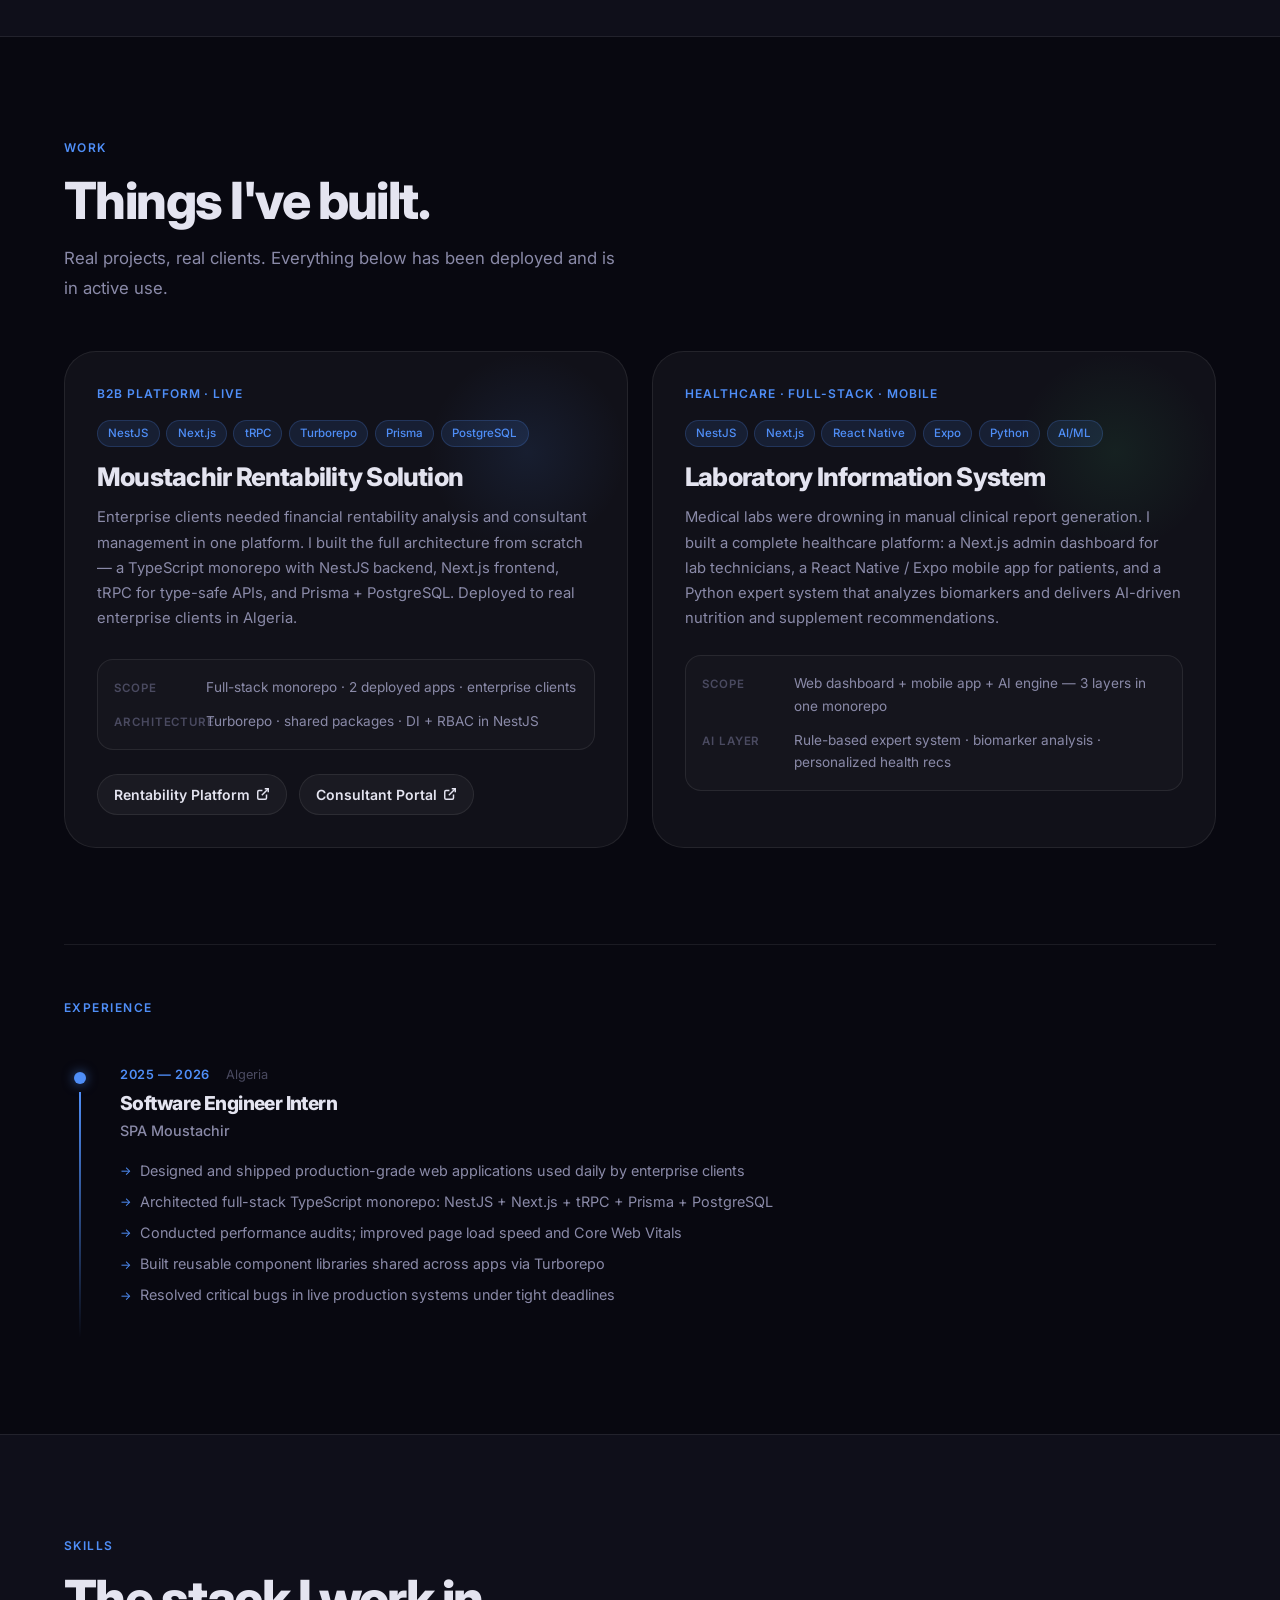
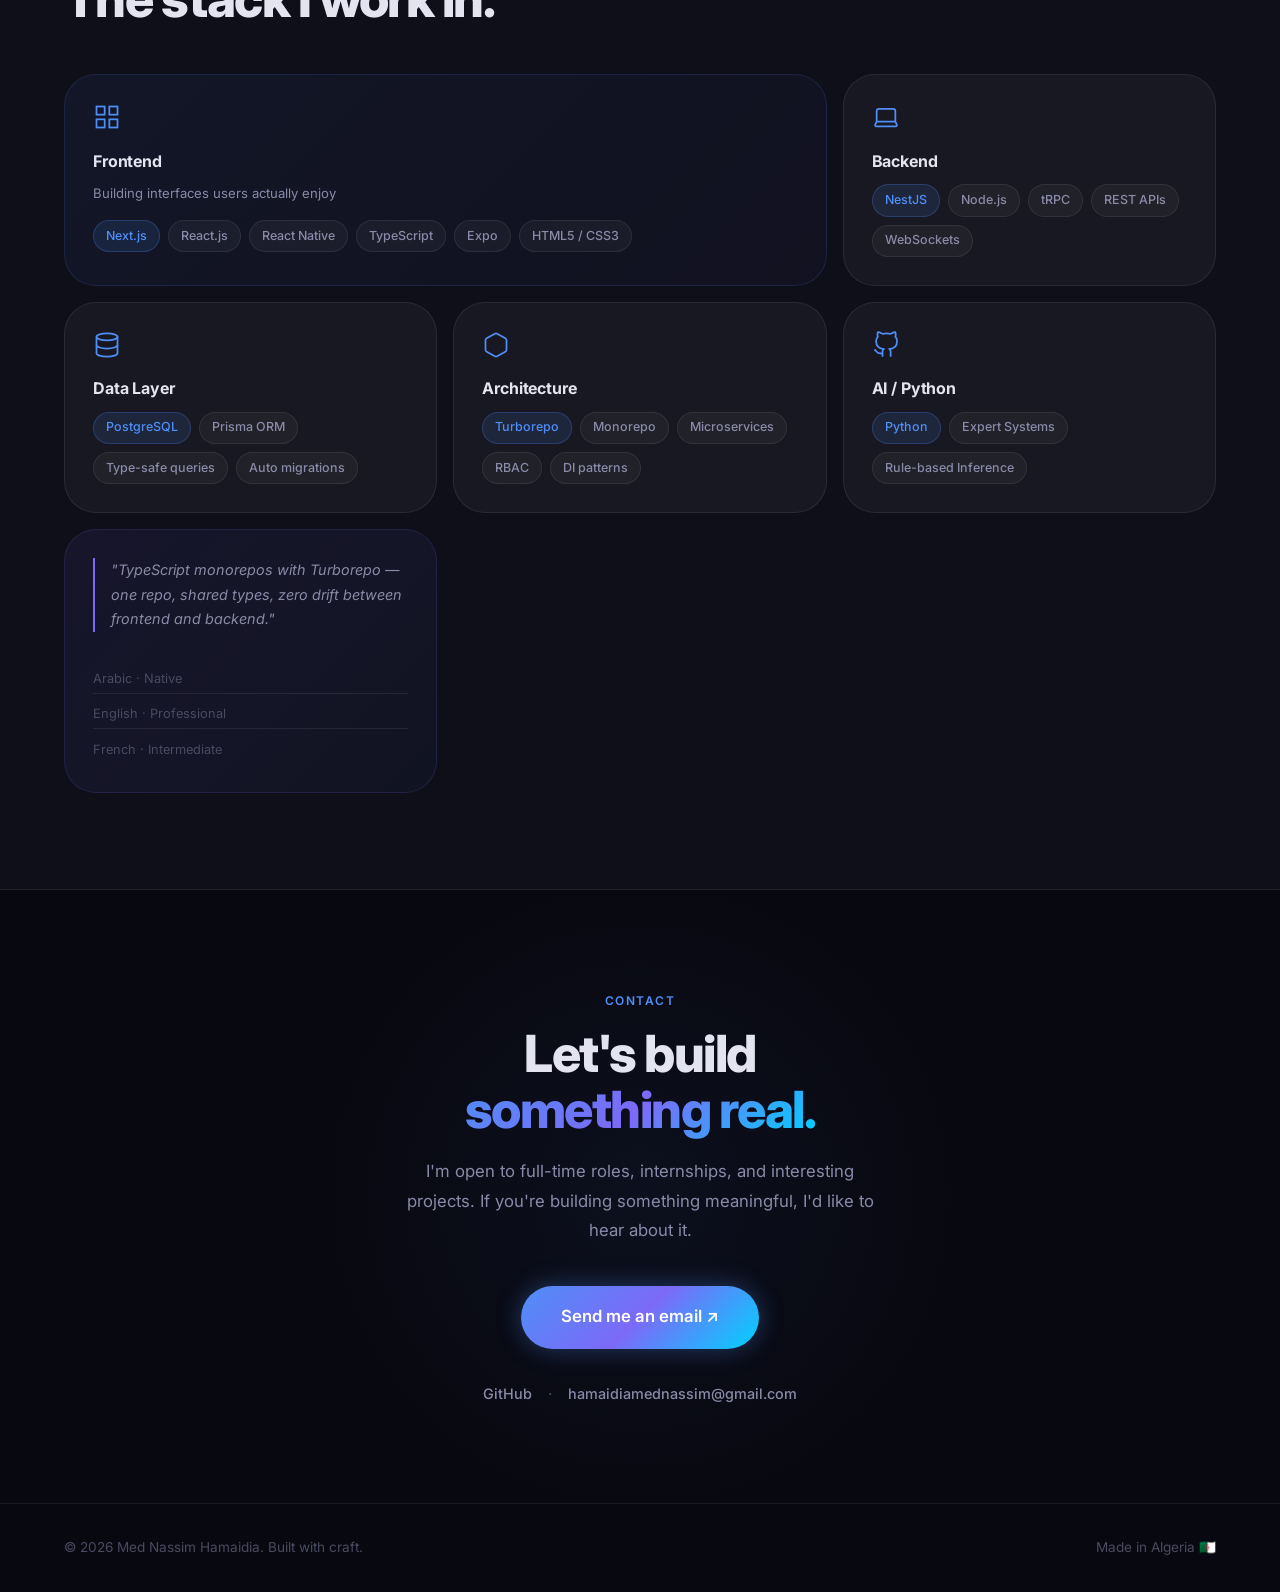
==== commit be8726ad: "Update Open Graph and Twitter Card images to use event image Co-authored-by: Copilot <copilot@github" ====
--- a/index.html
+++ b/index.html
@@ -10,14 +10,14 @@
   <meta property="og:title" content="Med Nassim Hamaidia — Full-Stack Software Engineer">
   <meta property="og:description" content="I build production-grade platforms — from enterprise B2B dashboards to AI-driven healthcare systems.">
   <meta property="og:type" content="website">
-  <meta property="og:image" content="images/nassim-profile.jpg">
+  <meta property="og:image" content="images/nassim-event-1.jpg">
   <meta property="og:url" content="https://github.com/Nassim-med26">
 
   <!-- Twitter Card -->
   <meta name="twitter:card" content="summary_large_image">
   <meta name="twitter:title" content="Med Nassim Hamaidia — Full-Stack Software Engineer">
   <meta name="twitter:description" content="I build production-grade platforms — from enterprise B2B dashboards to AI-driven healthcare systems.">
-  <meta name="twitter:image" content="images/nassim-profile.jpg">
+  <meta name="twitter:image" content="images/nassim-event-1.jpg">
 
   <!-- Schema.org Person -->
   <script type="application/ld+json">
@@ -116,7 +116,7 @@
             <div class="avatar-glow" aria-hidden="true"></div>
             <div class="avatar-frame">
               <img
-                src="images/nassim-profile.jpg"
+                src="images/nassim-event-1.jpg"
                 alt="Med Nassim Hamaidia — Full-Stack Software Engineer"
                 width="340"
                 height="340"
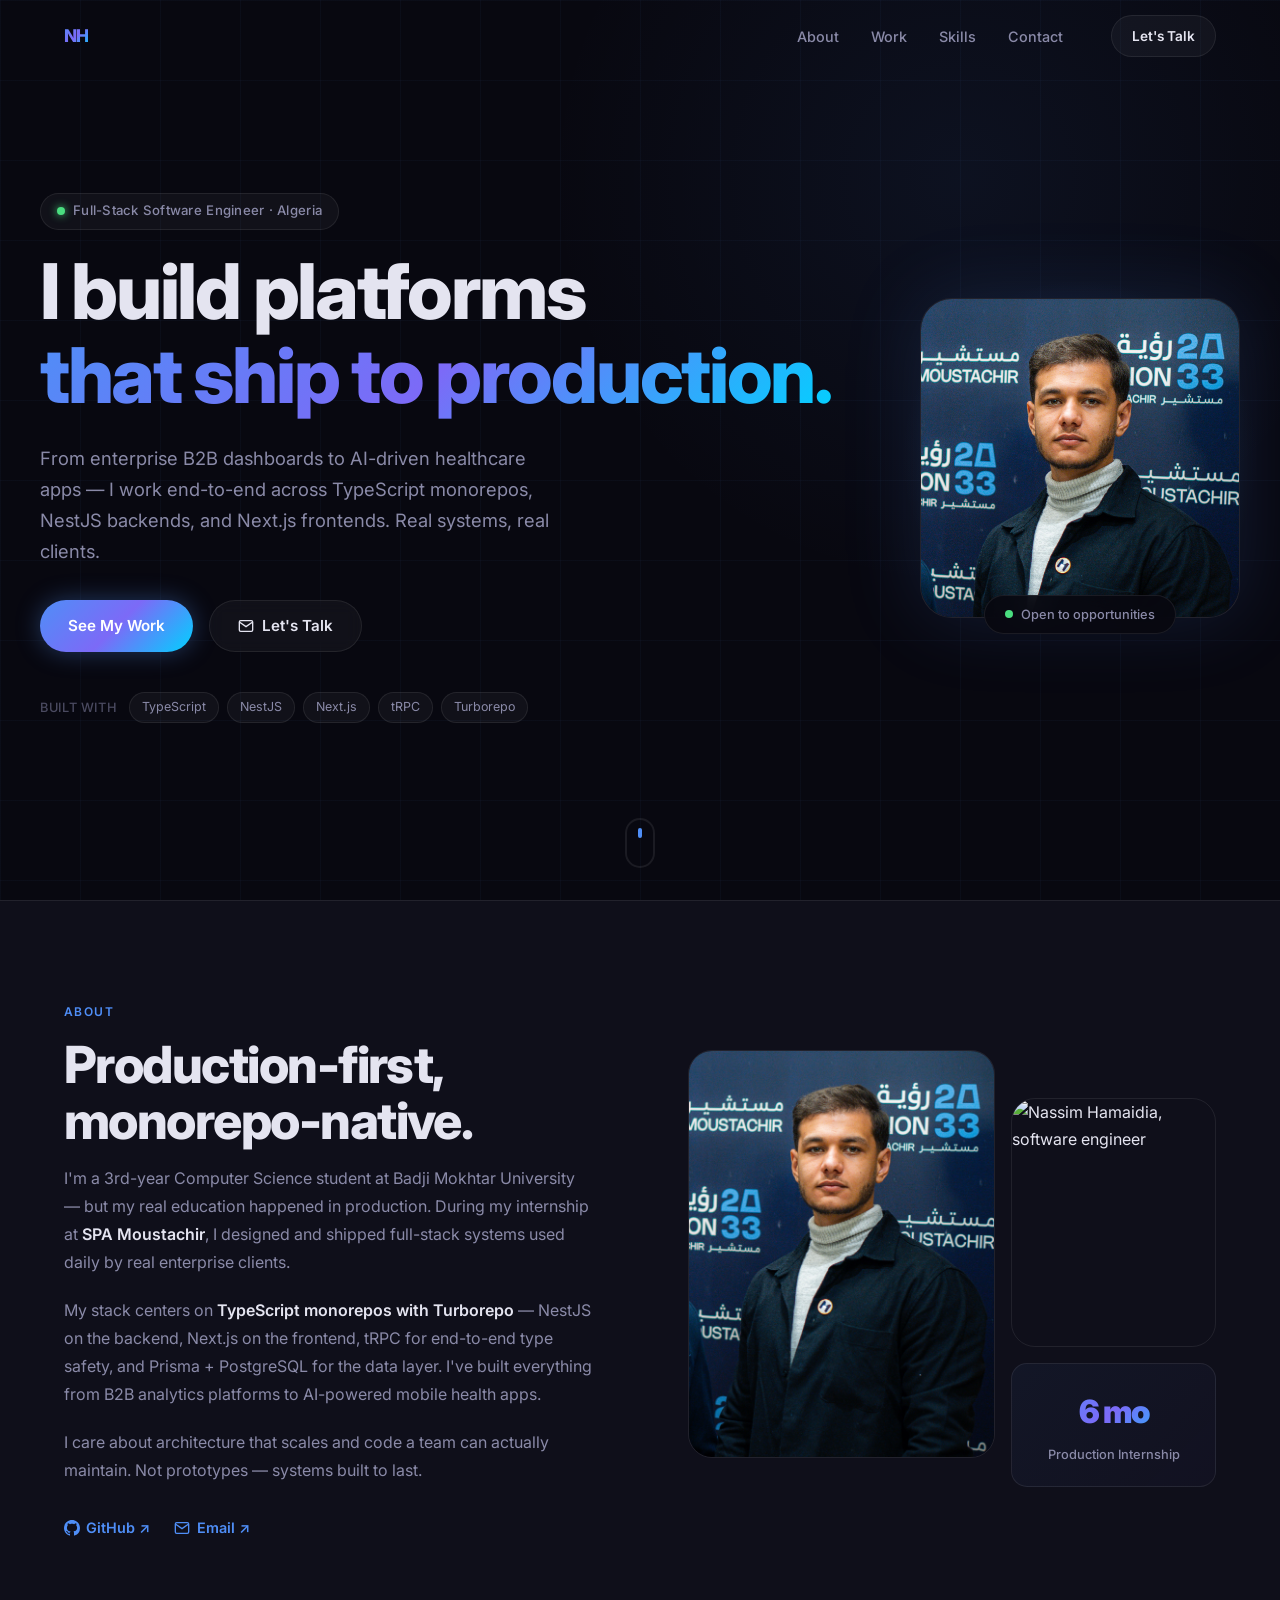
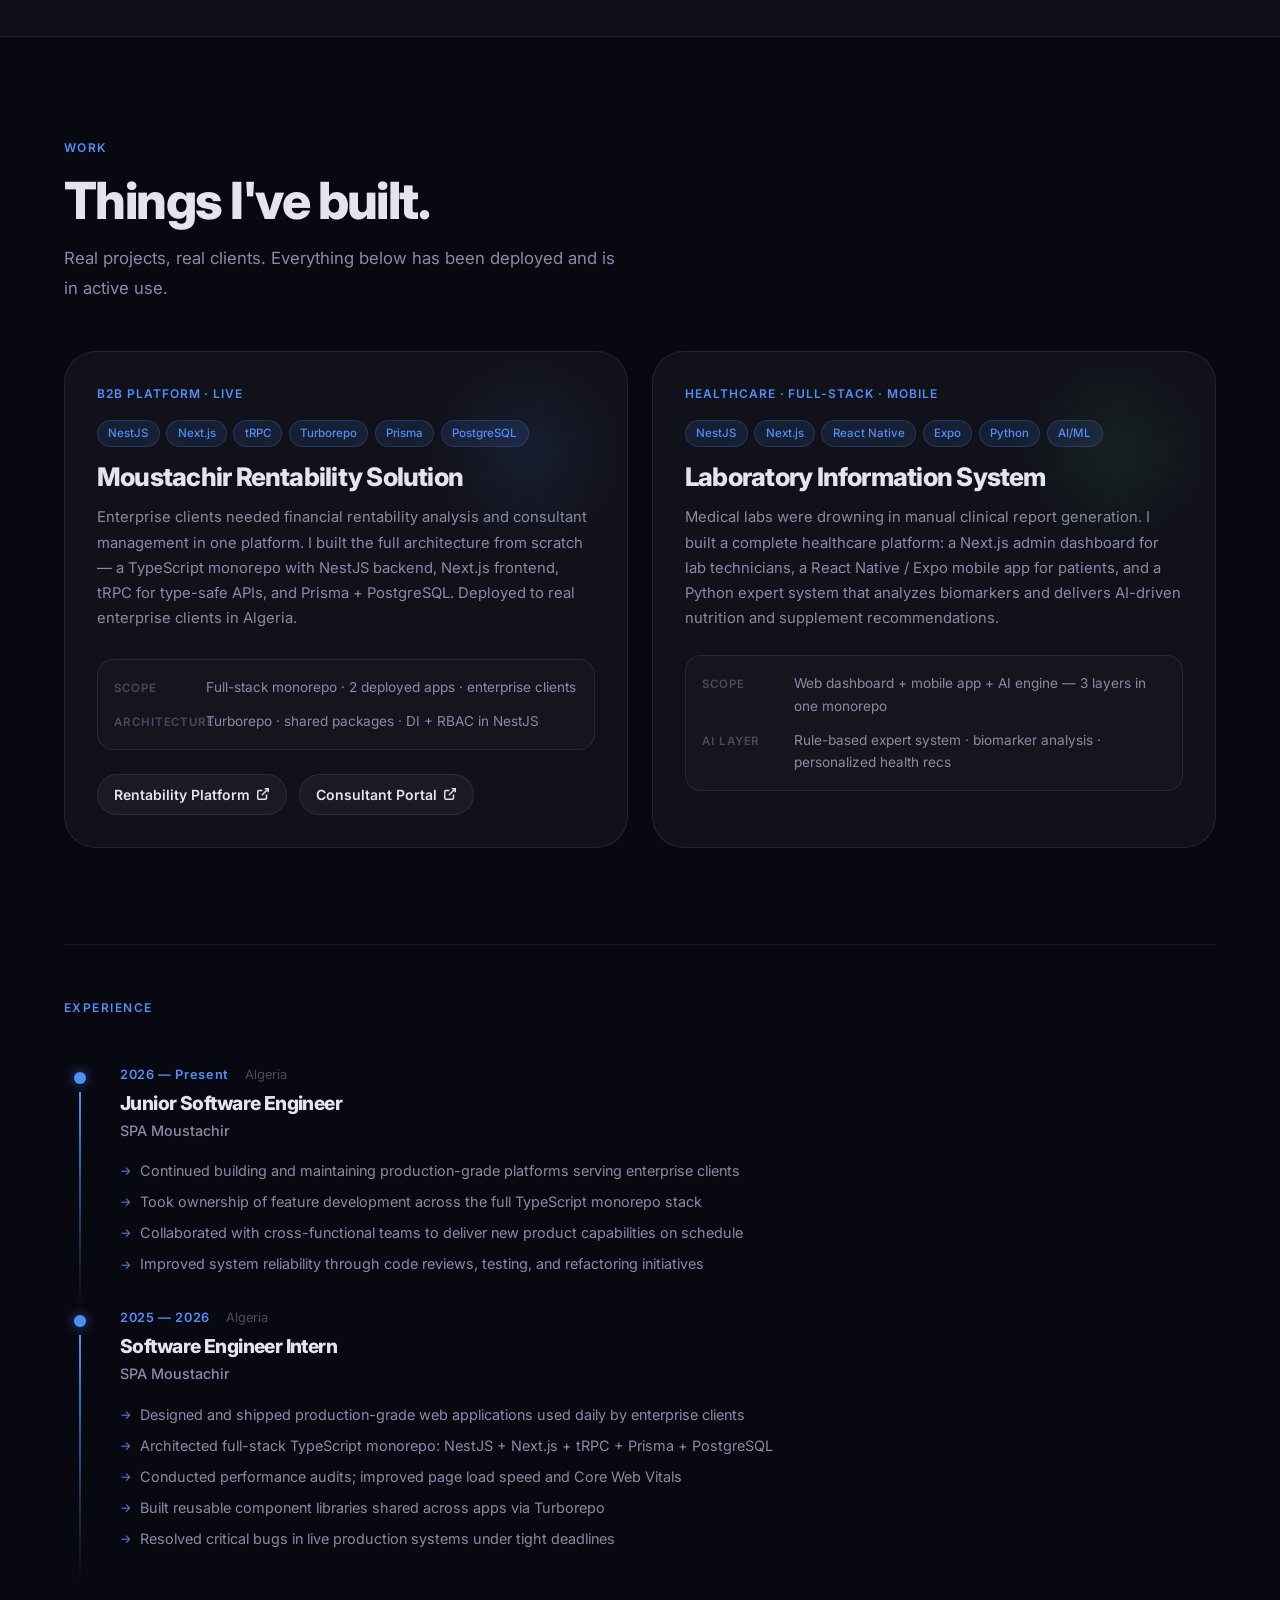
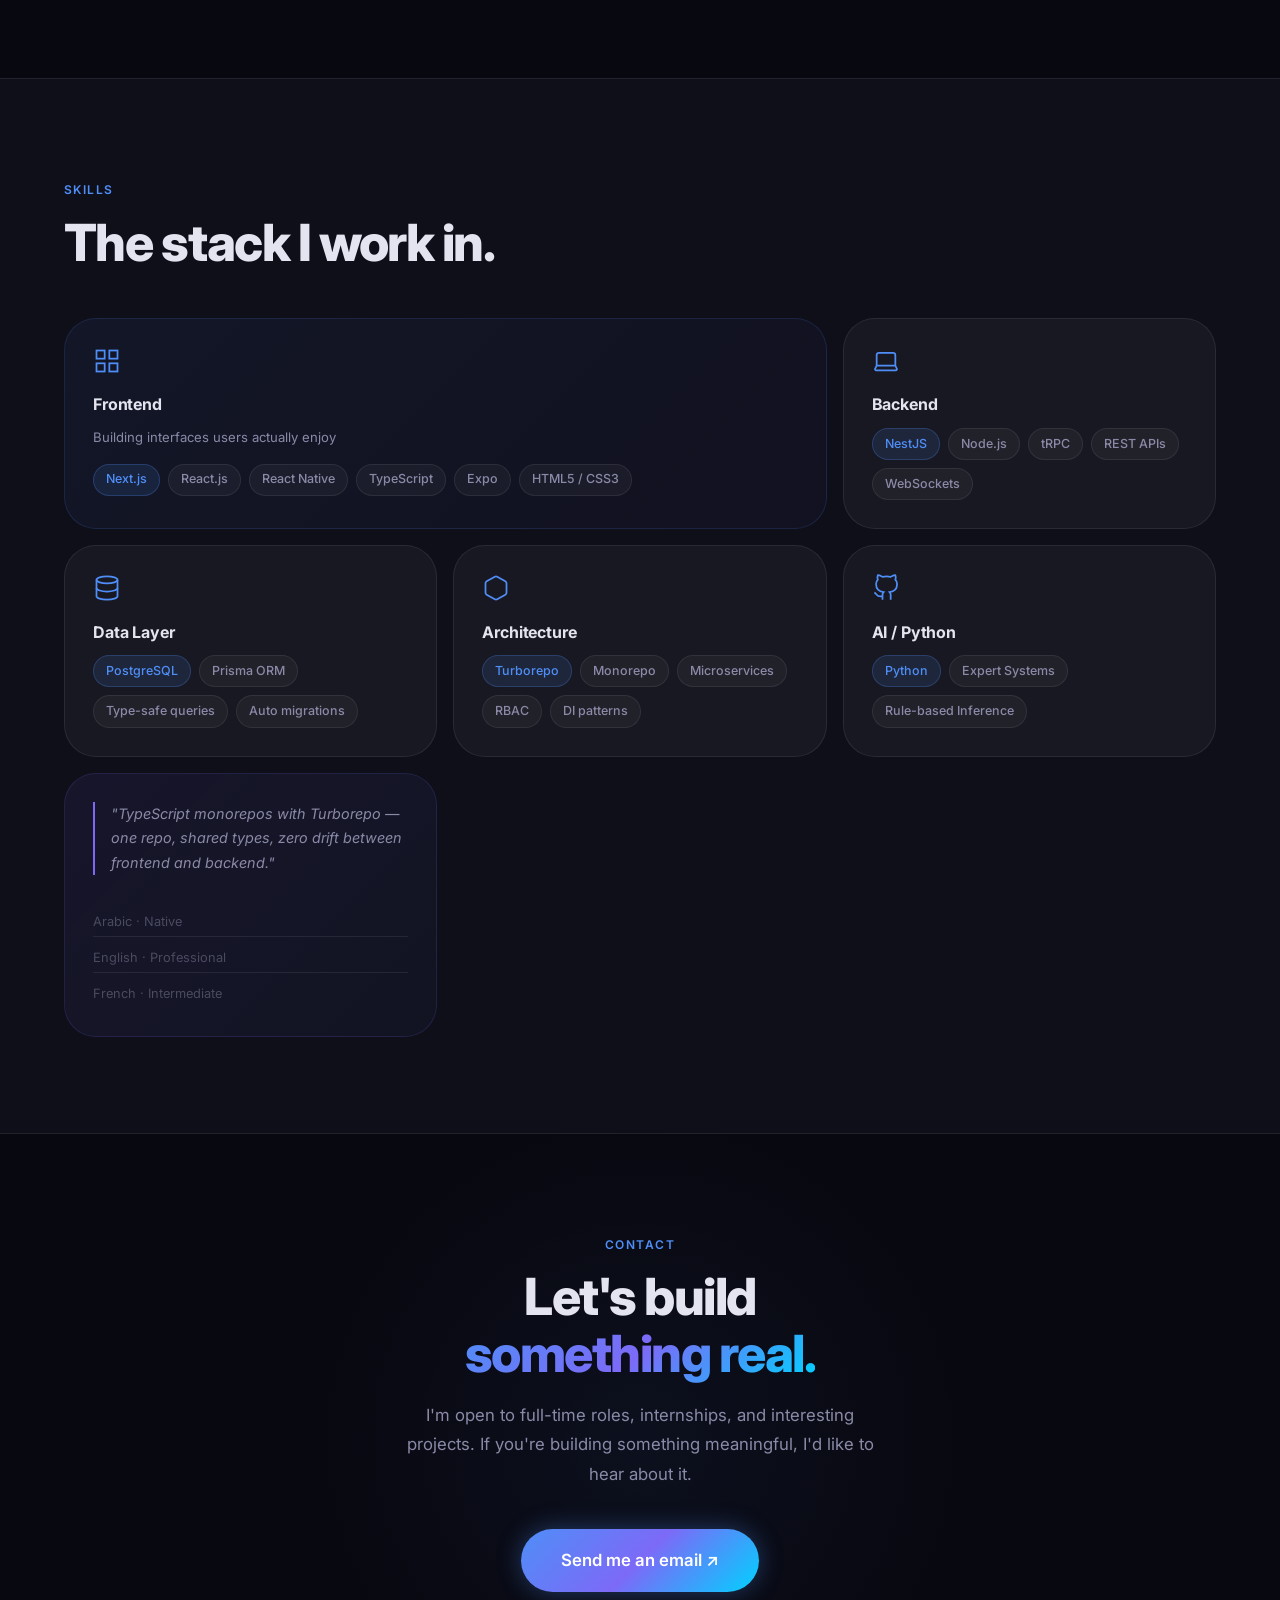
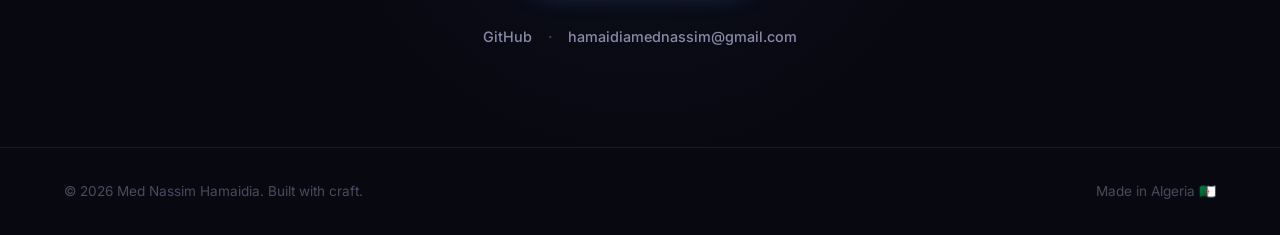
==== commit 2d34be1a: "Add experience section for Junior Software Engineer role at SPA Moustachir" ====
--- a/index.html
+++ b/index.html
@@ -312,6 +312,26 @@
             </div>
             <div class="experience-content">
               <div class="experience-meta">
+                <time class="experience-period">2026 — Present</time>
+                <span class="experience-location">Algeria</span>
+              </div>
+              <h3 class="experience-role">Junior Software Engineer</h3>
+              <p class="experience-company">SPA Moustachir</p>
+              <ul class="experience-bullets" aria-label="Key contributions">
+                <li>Continued building and maintaining production-grade platforms serving enterprise clients</li>
+                <li>Took ownership of feature development across the full TypeScript monorepo stack</li>
+                <li>Collaborated with cross-functional teams to deliver new product capabilities on schedule</li>
+                <li>Improved system reliability through code reviews, testing, and refactoring initiatives</li>
+              </ul>
+            </div>
+          </div>
+          <div class="experience-item">
+            <div class="experience-timeline">
+              <div class="timeline-dot" aria-hidden="true"></div>
+              <div class="timeline-line" aria-hidden="true"></div>
+            </div>
+            <div class="experience-content">
+              <div class="experience-meta">
                 <time class="experience-period">2025 — 2026</time>
                 <span class="experience-location">Algeria</span>
               </div>
--- a/styles.css
+++ b/styles.css
@@ -1179,7 +1179,7 @@
 /* Mobile */
 @media (max-width: 768px) {
   :root {
-    --gap-xl: 4rem;
+    --gap-xl: 3rem;
     --gap-lg: 2rem;
   }
 
@@ -1194,6 +1194,23 @@
 
   #hero {
     padding-top: 80px;
+    padding-bottom: 3rem;
+    text-align: center;
+  }
+
+  .hero-inner {
+    gap: var(--gap-md);
+  }
+
+  .avatar-frame {
+    width: 200px;
+    height: 200px;
+  }
+
+  .available-badge {
+    font-size: 0.72rem;
+    padding: 0.4rem 0.9rem;
+    white-space: normal;
     text-align: center;
   }
 
@@ -1202,6 +1219,7 @@
   }
 
   .hero-desc {
+    font-size: 1rem;
     margin-left: auto;
     margin-right: auto;
   }
@@ -1214,21 +1232,53 @@
     justify-content: center;
   }
 
+  .scroll-hint {
+    display: none;
+  }
+
+  .section {
+    padding: var(--gap-xl) 0;
+  }
+
+  .section-inner {
+    padding: 0 1rem;
+  }
+
   .about-gallery {
     grid-template-columns: 1fr;
+  }
+
+  .gallery-main img {
+    max-height: 320px;
+    object-fit: cover;
   }
 
   .gallery-secondary {
     flex-direction: row;
     margin-top: 0;
+    align-items: center;
   }
 
   .gallery-secondary img {
     flex: 1;
+    max-height: 200px;
+    object-fit: cover;
+  }
+
+  .gallery-card {
+    flex-shrink: 0;
+  }
+
+  .project-card-inner {
+    padding: 1.25rem;
   }
 
   .skills-bento {
     grid-template-columns: 1fr;
+  }
+
+  .bento-card {
+    padding: 1.25rem;
   }
 
   .bento-card--primary,
@@ -1247,6 +1297,19 @@
   .outcome-item {
     grid-template-columns: 1fr;
     gap: 0.25rem;
+  }
+
+  .contact-desc {
+    font-size: 0.95rem;
+  }
+
+  .contact-links {
+    flex-wrap: wrap;
+    gap: 0.5rem;
+  }
+
+  .contact-link {
+    word-break: break-all;
   }
 
   .footer-inner {
@@ -1257,16 +1320,70 @@
 }
 
 @media (max-width: 480px) {
-  h1 { font-size: 2.4rem; }
-  h2 { font-size: 1.9rem; }
+  :root {
+    --gap-xl: 2.5rem;
+    --gap-lg: 1.5rem;
+  }
+
+  h1 { font-size: 2.2rem; }
+  h2 { font-size: 1.75rem; }
+
+  .nav-inner {
+    padding: 0 1rem;
+  }
+
+  .hero-actions {
+    flex-direction: column;
+    align-items: center;
+  }
+
+  .hero-actions .btn {
+    width: 100%;
+    justify-content: center;
+  }
+
+  .avatar-frame {
+    width: 160px;
+    height: 160px;
+  }
 
   .btn--large {
     padding: 0.95rem 1.75rem;
     font-size: 0.95rem;
+    width: 100%;
+    justify-content: center;
   }
 
   .project-meta {
     flex-direction: column;
+  }
+
+  .project-card-inner {
+    padding: 1rem;
+  }
+
+  .project-links {
+    flex-direction: column;
+  }
+
+  .project-link {
+    justify-content: center;
+  }
+
+  .outcome-item {
+    gap: 0.125rem;
+  }
+
+  .gallery-secondary {
+    flex-direction: column;
+  }
+
+  .gallery-secondary img {
+    max-height: 160px;
+  }
+
+  .section-inner {
+    padding: 0 0.875rem;
   }
 }
 
